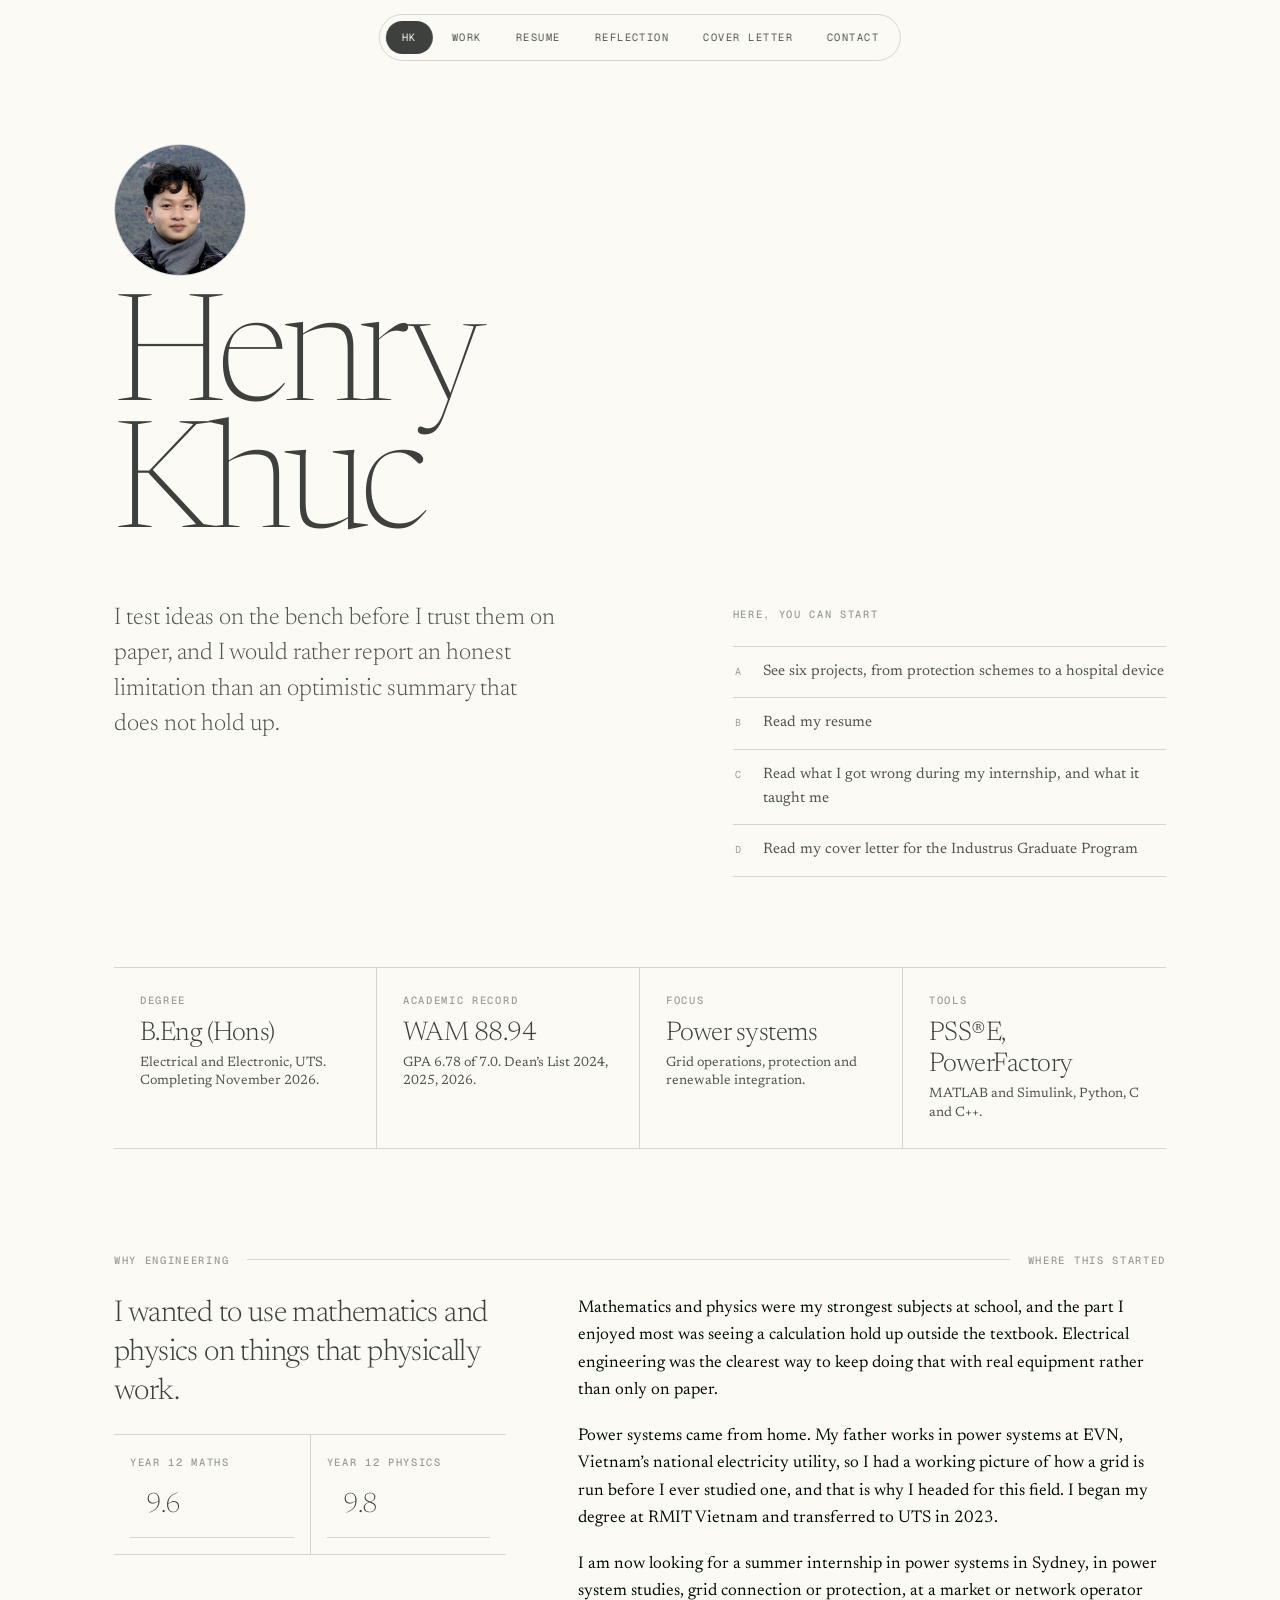
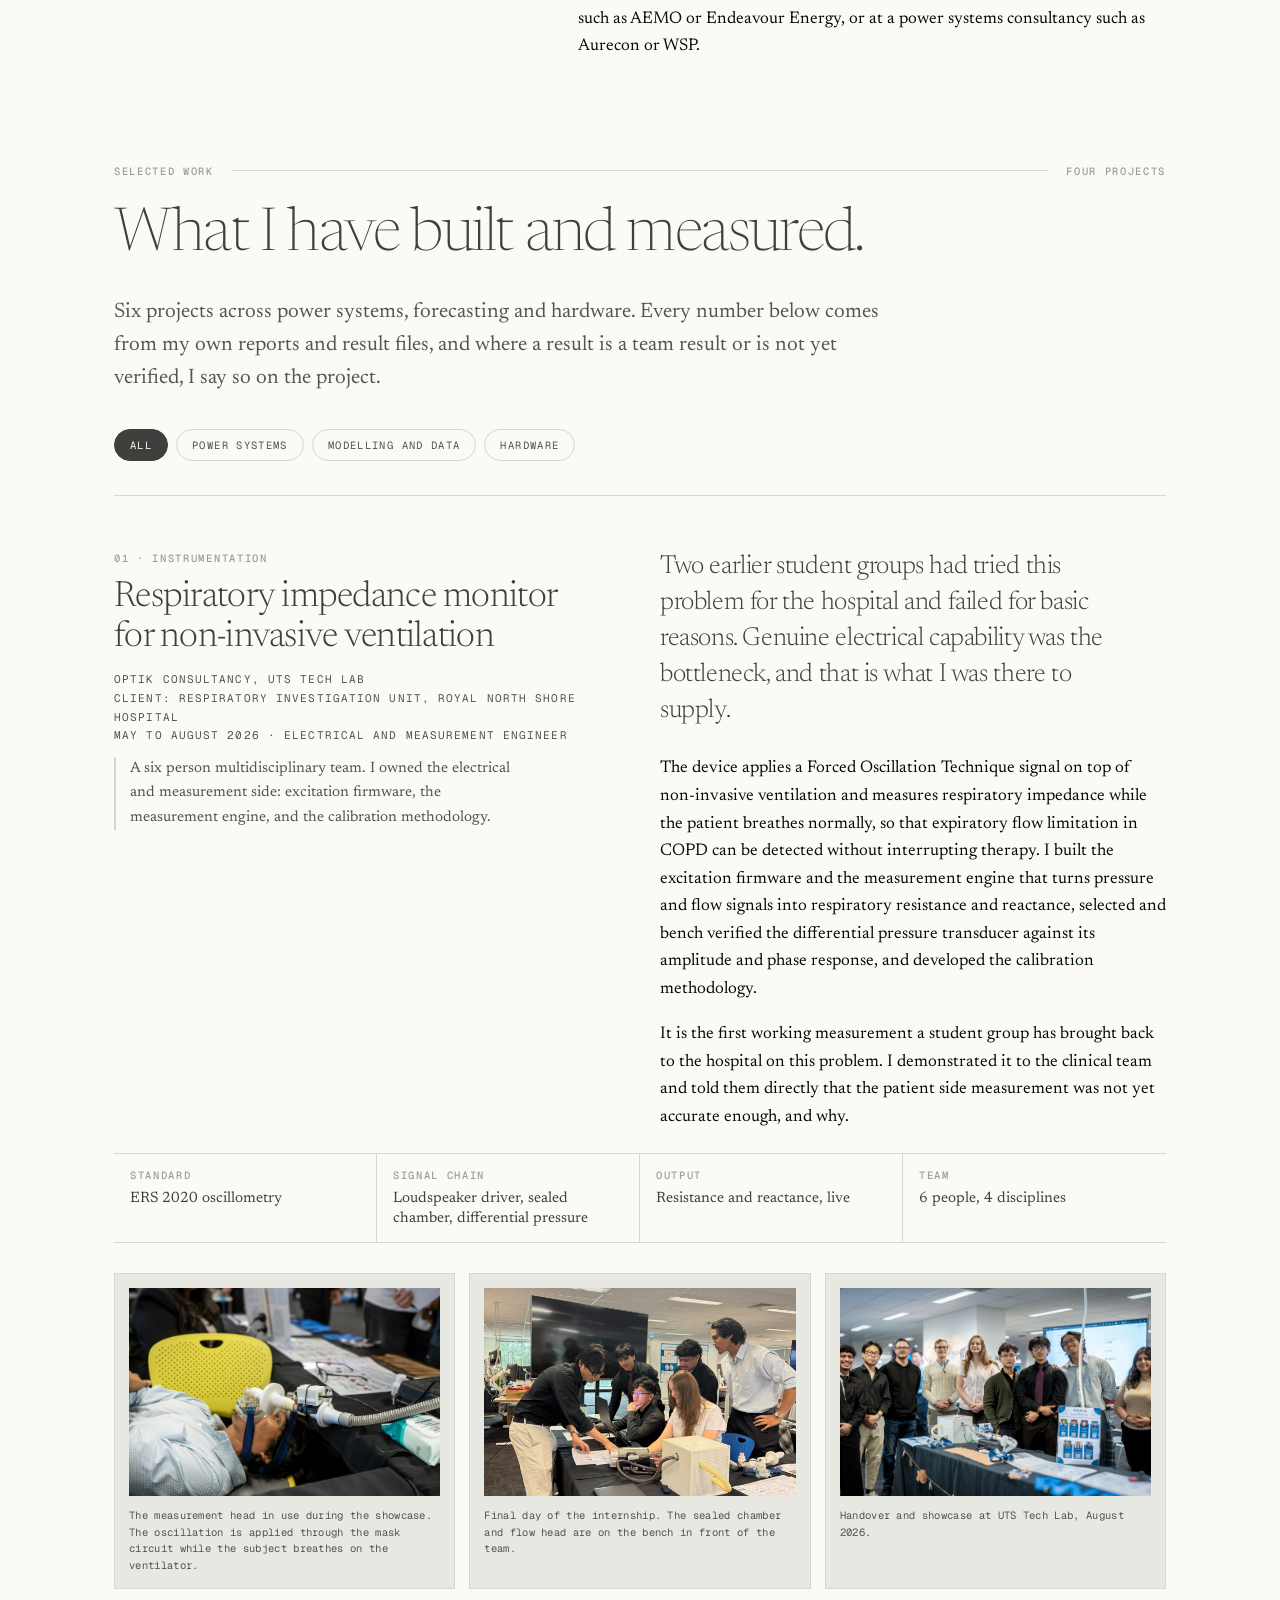
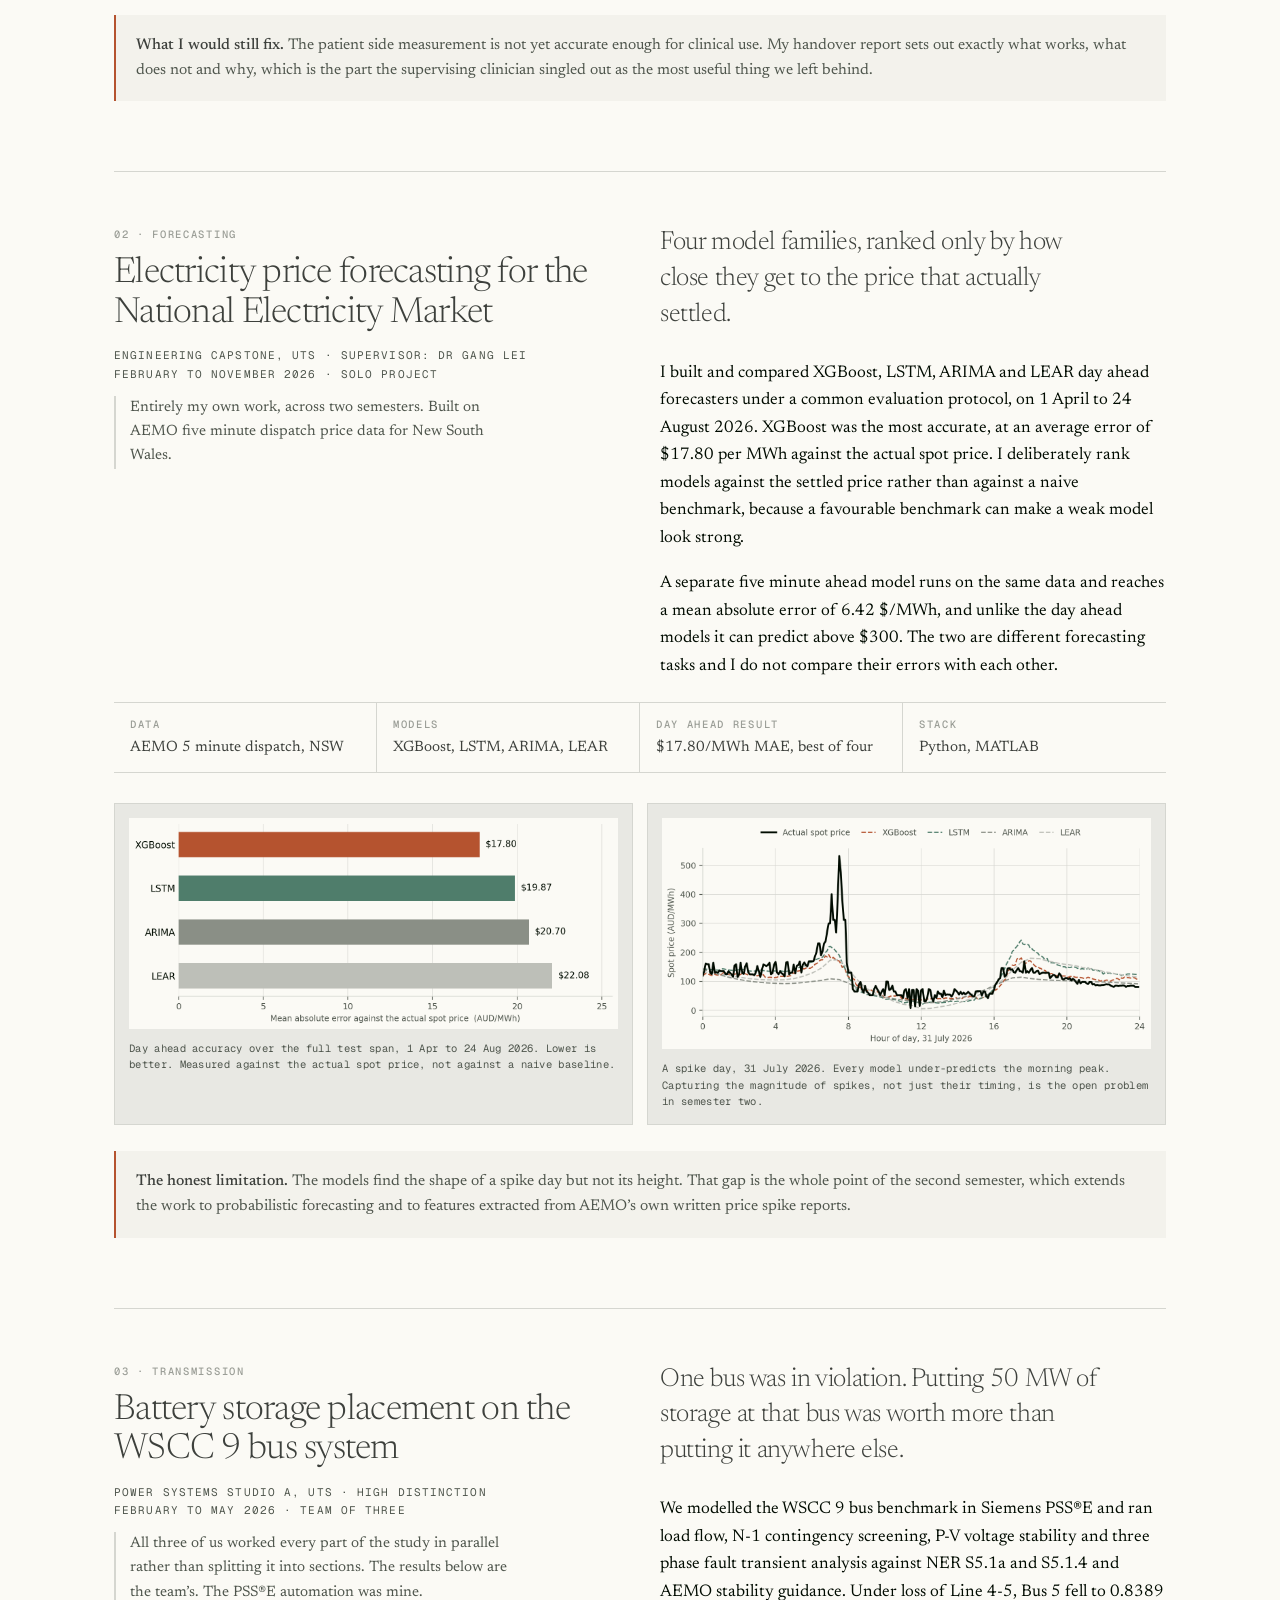
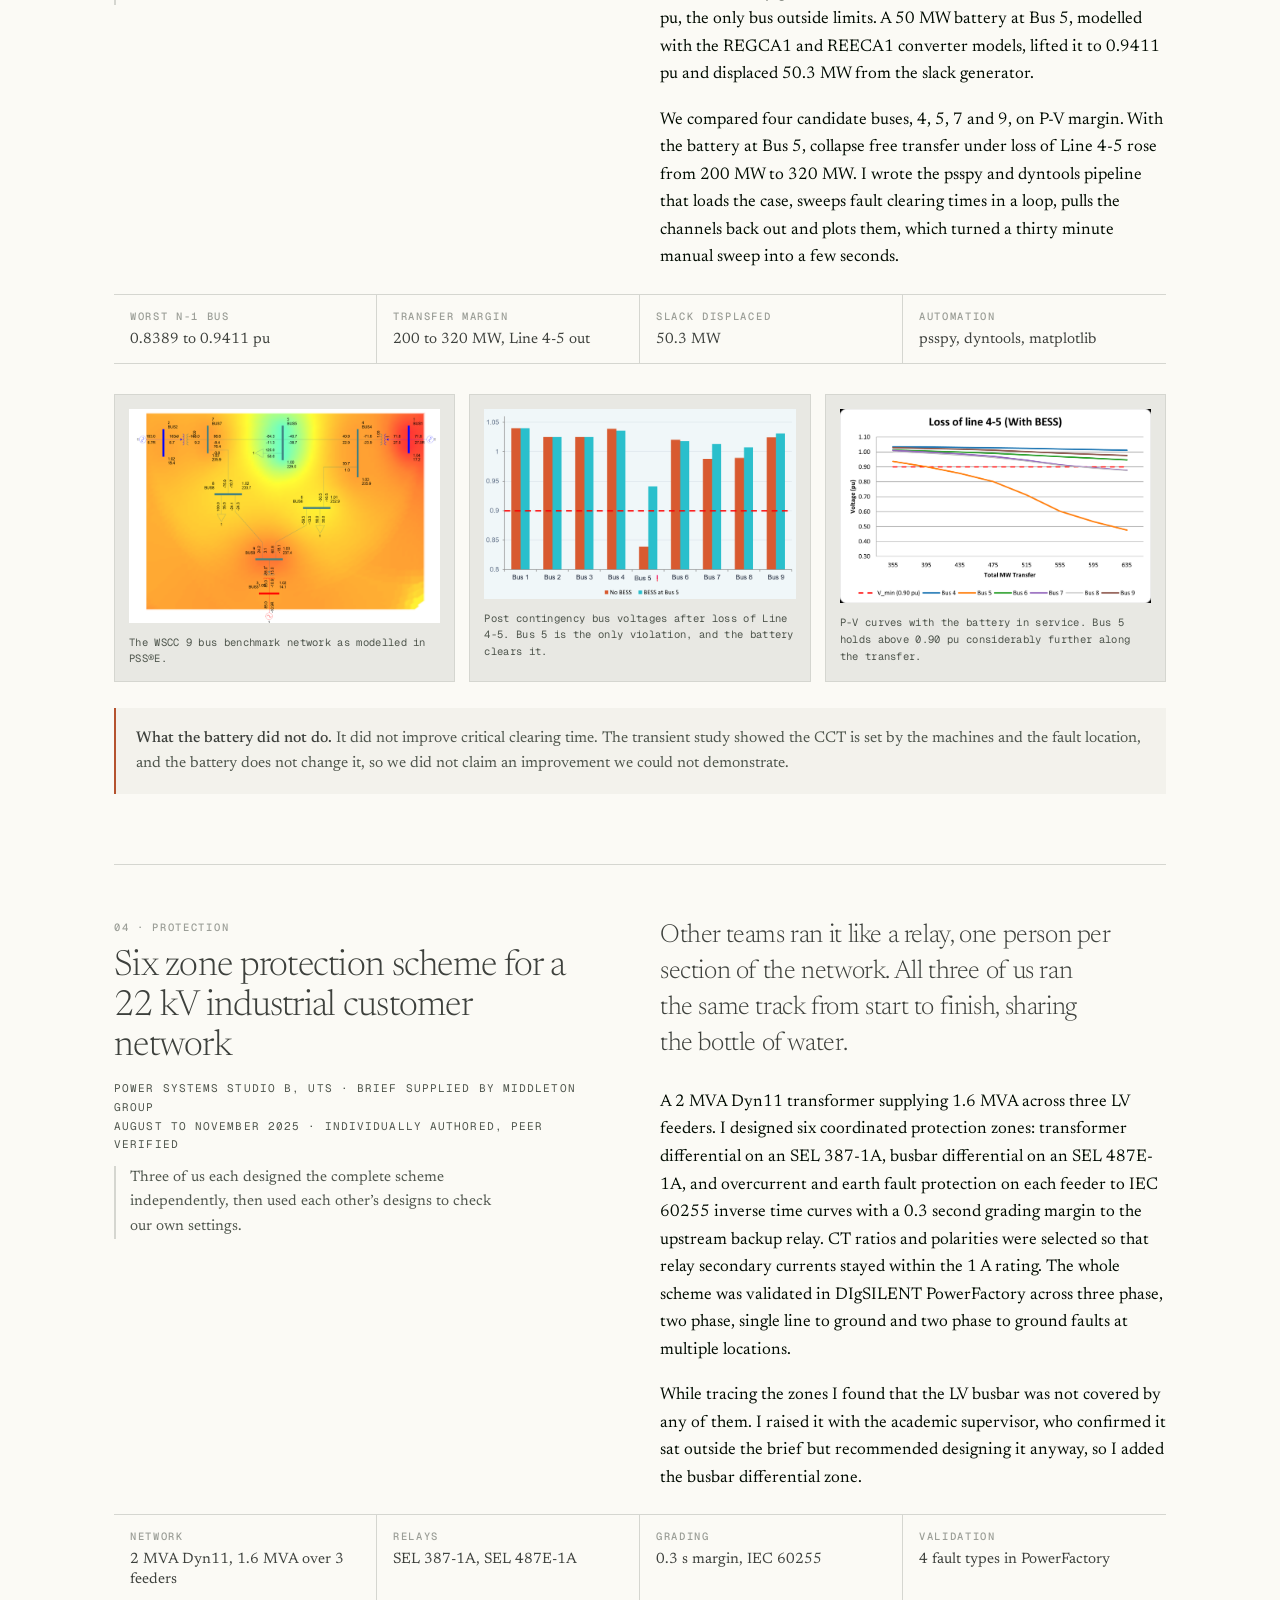
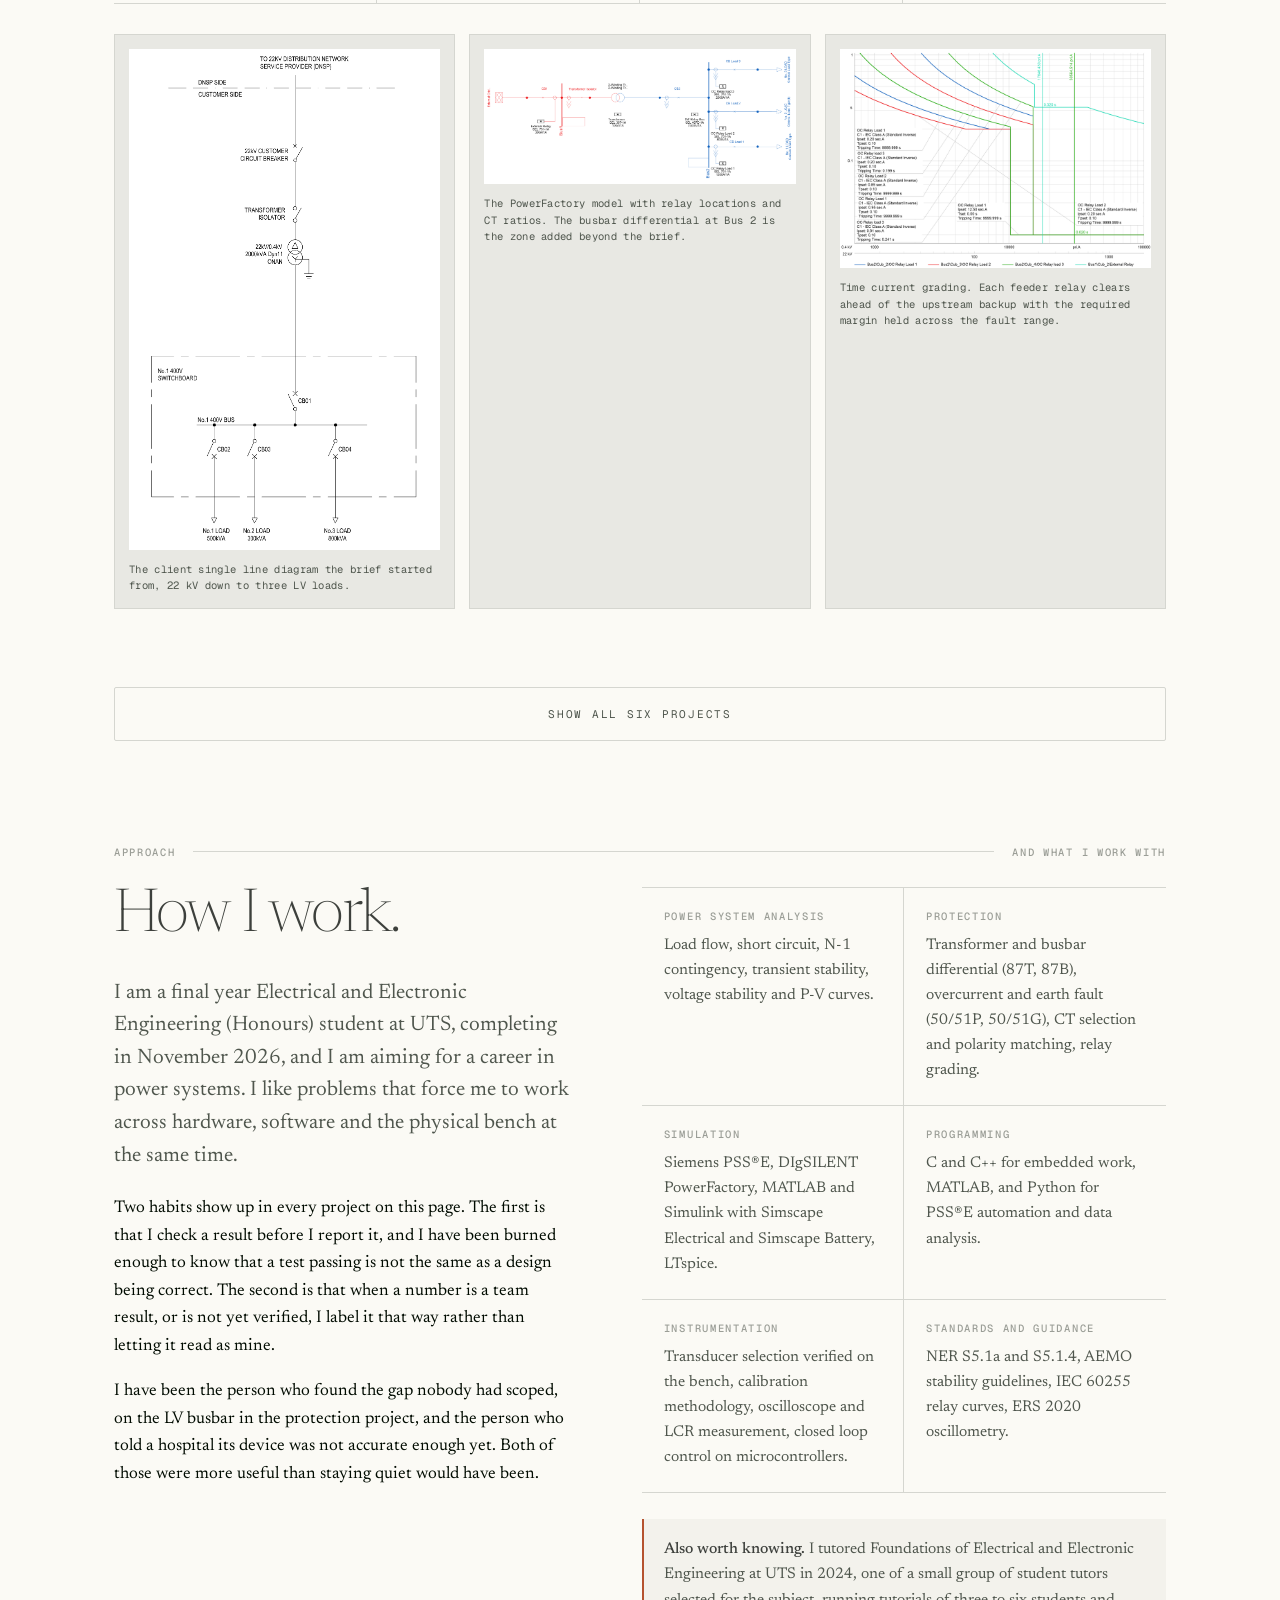
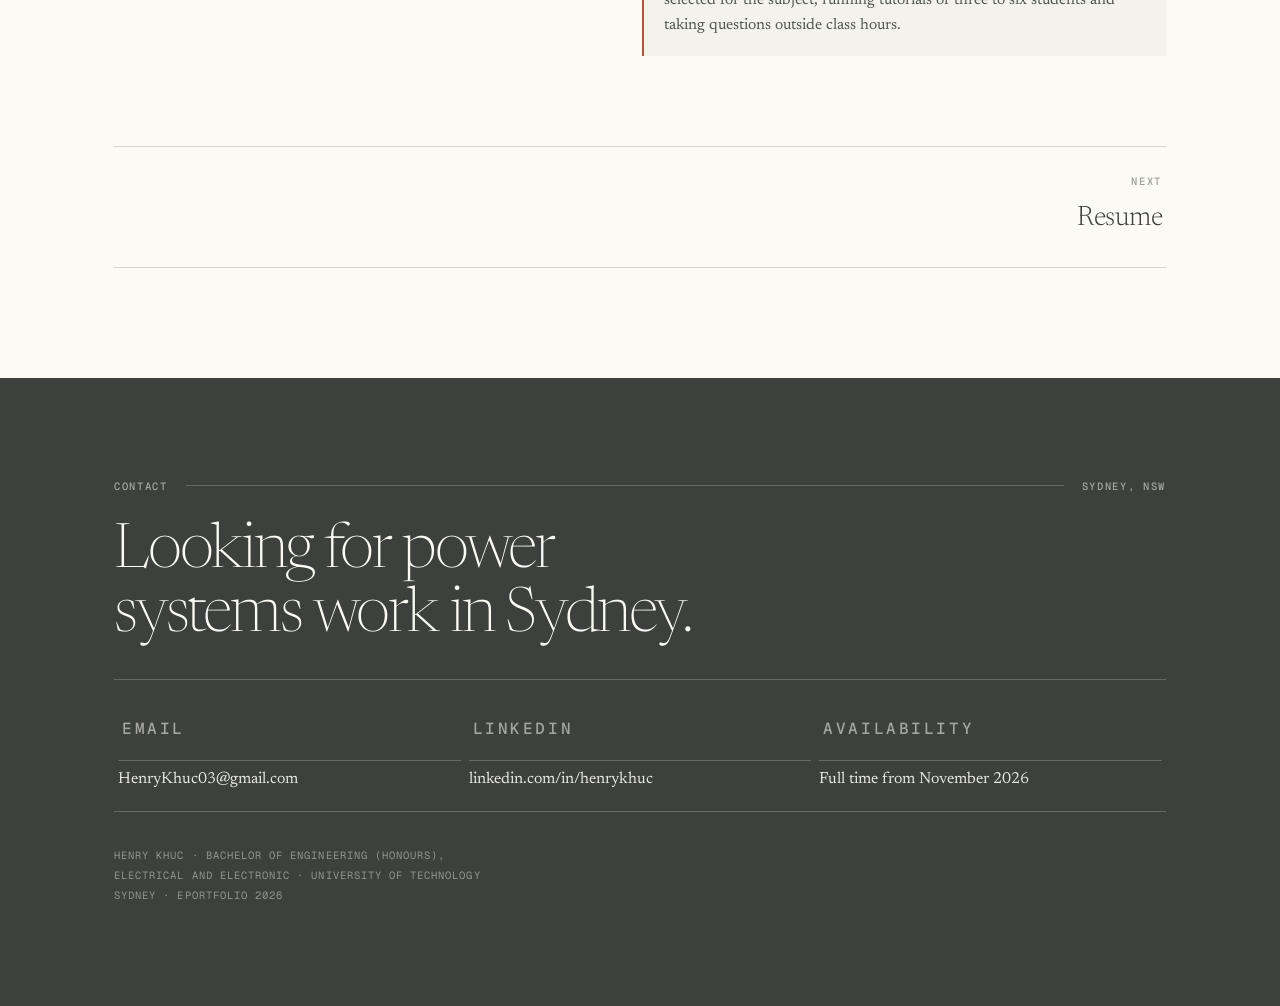
==== index.html @ 19a395ff "Publish engineering ePortfolio" ====
<!doctype html>
<html lang="en">
<head>
<meta charset="utf-8">
<meta name="viewport" content="width=device-width, initial-scale=1, viewport-fit=cover">
<title>Henry Khuc &middot; Electrical Engineering ePortfolio</title>
<meta name="description" content="Final year Electrical and Electronic Engineering (Honours) student at UTS. Power systems, instrumentation and measurement. Selected project work, results and an internship reflection.">
<link rel="preconnect" href="https://fonts.googleapis.com">
<link rel="preconnect" href="https://fonts.gstatic.com" crossorigin>
<link href="https://fonts.googleapis.com/css2?family=Newsreader:opsz,wght@6..72,200..600&family=Geist+Mono:wght@400..600&display=swap" rel="stylesheet">
<link rel="stylesheet" href="assets/css/style.css">
</head>
<body>

<nav class="nav" aria-label="Primary">
  <a class="home" href="index.html" aria-current="page">HK</a>
  <a class="opt" href="index.html#work">Work</a>
  <a href="resume.html">Resume</a>
  <a href="reflection.html">Reflection</a>
  <a href="cover-letter.html">Cover letter</a>
  <a class="opt" href="index.html#contact">Contact</a>
</nav>

<!-- ============================= HERO ============================= -->
<header class="hero wrap" id="top">
  <img class="portrait" src="assets/img/headshot.jpg" alt="Henry Khuc" width="132" height="132">
  <h1>Henry<br>Khuc</h1>
  <div class="hero-grid">
    <p class="hero-statement">
      I test ideas on the bench before I trust them on paper, and I would rather
      report an honest limitation than an optimistic summary that does not hold up.
    </p>
    <div>
      <span class="label">Here, you can start</span>
      <ul class="start-list">
        <li><a href="#work"><span class="key">A</span><span>See six projects, from protection schemes to a hospital device</span></a></li>
        <li><a href="resume.html"><span class="key">B</span><span>Read my resume</span></a></li>
        <li><a href="reflection.html"><span class="key">C</span><span>Read what I got wrong during my internship, and what it taught me</span></a></li>
        <li><a href="cover-letter.html"><span class="key">D</span><span>Read my cover letter for the Industrus Graduate Program</span></a></li>
      </ul>
    </div>
  </div>
</header>

<div class="wrap">
  <div class="facts">
    <div class="fact">
      <span class="label">Degree</span>
      <div class="v">B.Eng (Hons)</div>
      <div class="s">Electrical and Electronic, UTS. Completing November 2026.</div>
    </div>
    <div class="fact">
      <span class="label">Academic record</span>
      <div class="v">WAM 88.94</div>
      <div class="s">GPA 6.78 of 7.0. Dean&rsquo;s List 2024, 2025, 2026.</div>
    </div>
    <div class="fact">
      <span class="label">Focus</span>
      <div class="v">Power systems</div>
      <div class="s">Grid operations, protection and renewable integration.</div>
    </div>
    <div class="fact">
      <span class="label">Tools</span>
      <div class="v">PSS&reg;E, PowerFactory</div>
      <div class="s">MATLAB and Simulink, Python, C and C++.</div>
    </div>
  </div>
</div>

<!-- ============================= ORIGIN ============================= -->
<section class="wrap" id="why">
  <div class="section-head">
    <span class="label">Why engineering</span>
    <span class="bar"></span>
    <span class="label">Where this started</span>
  </div>
  <div class="origin">
    <div>
      <p class="pull">I wanted to use mathematics and physics on things that physically work.</p>
      <div class="marks">
        <div><span class="label">Year 12 maths</span><div class="v">9.6</div></div>
        <div><span class="label">Year 12 physics</span><div class="v">9.8</div></div>
      </div>
    </div>
    <div>
      <p>
        Mathematics and physics were my strongest subjects at school, and the part I enjoyed
        most was seeing a calculation hold up outside the textbook. Electrical engineering
        was the clearest way to keep doing that with real equipment rather than only on paper.
      </p>
      <p>
        Power systems came from home. My father works in power systems at EVN, Vietnam&rsquo;s
        national electricity utility, so I had a working picture of how a grid is run before
        I ever studied one, and that is why I headed for this field. I began my degree at
        RMIT Vietnam and transferred to UTS in 2023.
      </p>
      <p>
        I am now looking for a summer internship in power systems in Sydney, in power system
        studies, grid connection or protection, at a market or network operator such as AEMO
        or Endeavour Energy, or at a power systems consultancy such as Aurecon or WSP.
      </p>
    </div>
  </div>
</section>

<!-- ============================= WORK ============================= -->
<main class="wrap" id="work">
  <div class="section-head">
    <span class="label">Selected work</span>
    <span class="bar"></span>
    <span class="label" id="work-count">Six projects</span>
  </div>

  <h2 class="display">What I have built and measured.</h2>
  <p class="lede" style="margin-bottom:34px">
    Six projects across power systems, forecasting and hardware. Every number below comes
    from my own reports and result files, and where a result is a team result or is not
    yet verified, I say so on the project.
  </p>

  <div class="filters" role="group" aria-label="Filter projects by area">
    <button type="button" data-filter="all" aria-pressed="true">All</button>
    <button type="button" data-filter="power" aria-pressed="false">Power systems</button>
    <button type="button" data-filter="data" aria-pressed="false">Modelling and data</button>
    <button type="button" data-filter="hardware" aria-pressed="false">Hardware</button>
  </div>

  <!-- ---------- 01 Optik ---------- -->
  <article class="project" data-area="hardware data">
    <div class="p-top">
      <div class="p-meta">
        <span class="label">01 &middot; Instrumentation</span>
        <h3>Respiratory impedance monitor for non-invasive ventilation</h3>
        <div class="p-org">
          Optik Consultancy, UTS Tech Lab<br>
          Client: Respiratory Investigation Unit, Royal North Shore Hospital<br>
          May to August 2026 &middot; Electrical and measurement engineer
        </div>
        <p class="p-role">
          A six person multidisciplinary team. I owned the electrical and measurement side:
          excitation firmware, the measurement engine, and the calibration methodology.
        </p>
      </div>
      <div>
        <p class="quote">
          Two earlier student groups had tried this problem for the hospital and failed for
          basic reasons. Genuine electrical capability was the bottleneck, and that is what
          I was there to supply.
        </p>
        <p>
          The device applies a Forced Oscillation Technique signal on top of non-invasive
          ventilation and measures respiratory impedance while the patient breathes normally,
          so that expiratory flow limitation in COPD can be detected without interrupting
          therapy. I built the excitation firmware and the measurement engine that turns
          pressure and flow signals into respiratory resistance and reactance, selected and
          bench verified the differential pressure transducer against its amplitude and
          phase response, and developed the calibration methodology.
        </p>
        <p>
          It is the first working measurement a student group has brought back to the
          hospital on this problem. I demonstrated it to the clinical team and told them
          directly that the patient side measurement was not yet accurate enough, and why.
        </p>
      </div>
    </div>

    <div class="chips">
      <div class="chip"><span class="label">Standard</span><div class="cv">ERS 2020 oscillometry</div></div>
      <div class="chip"><span class="label">Signal chain</span><div class="cv">Loudspeaker driver, sealed chamber, differential pressure</div></div>
      <div class="chip"><span class="label">Output</span><div class="cv">Resistance and reactance, live</div></div>
      <div class="chip"><span class="label">Team</span><div class="cv">6 people, 4 disciplines</div></div>
    </div>

    <div class="figs three">
      <figure class="photo">
        <img src="assets/img/optik-measure.jpg" alt="A subject lying down wearing a ventilation mask connected to the oscillometry device through a flow head." loading="lazy" width="1800" height="1050">
        <figcaption>The measurement head in use during the showcase. The oscillation is applied through the mask circuit while the subject breathes on the ventilator.</figcaption>
      </figure>
      <figure class="photo">
        <img src="assets/img/optik-device.jpg" alt="The project team gathered around the assembled device on a bench, reviewing printed results." loading="lazy" width="1206" height="1608">
        <figcaption>Final day of the internship. The sealed chamber and flow head are on the bench in front of the team.</figcaption>
      </figure>
      <figure class="photo">
        <img src="assets/img/optik-team.jpg" alt="The full project team standing behind their showcase table with the device and poster." loading="lazy" width="1800" height="1012">
        <figcaption>Handover and showcase at UTS Tech Lab, August 2026.</figcaption>
      </figure>
    </div>

    <div class="note">
      <strong>What I would still fix.</strong> The patient side measurement is not yet
      accurate enough for clinical use. My handover report sets out exactly what works,
      what does not and why, which is the part the supervising clinician singled out as
      the most useful thing we left behind.
    </div>
  </article>

  <!-- ---------- 02 Capstone ---------- -->
  <article class="project" data-area="data power">
    <div class="p-top">
      <div class="p-meta">
        <span class="label">02 &middot; Forecasting</span>
        <h3>Electricity price forecasting for the National Electricity Market</h3>
        <div class="p-org">
          Engineering Capstone, UTS &middot; Supervisor: Dr Gang Lei<br>
          February to November 2026 &middot; Solo project
        </div>
        <p class="p-role">
          Entirely my own work, across two semesters. Built on AEMO five minute dispatch
          price data for New South Wales.
        </p>
      </div>
      <div>
        <p class="quote">
          Four model families, ranked only by how close they get to the price that
          actually settled.
        </p>
        <p>
          I built and compared XGBoost, LSTM, ARIMA and LEAR day ahead forecasters under a
          common evaluation protocol, on 1 April to 24 August 2026. XGBoost was the most
          accurate, at an average error of $17.80 per MWh against the actual spot price.
          I deliberately rank models against the settled price rather than against a naive
          benchmark, because a favourable benchmark can make a weak model look strong.
        </p>
        <p>
          A separate five minute ahead model runs on the same data and reaches a mean
          absolute error of 6.42 $/MWh, and unlike the day ahead models it can predict
          above $300. The two are different forecasting tasks and I do not compare their
          errors with each other.
        </p>
      </div>
    </div>

    <div class="chips">
      <div class="chip"><span class="label">Data</span><div class="cv">AEMO 5 minute dispatch, NSW</div></div>
      <div class="chip"><span class="label">Models</span><div class="cv">XGBoost, LSTM, ARIMA, LEAR</div></div>
      <div class="chip"><span class="label">Day ahead result</span><div class="cv">$17.80/MWh MAE, best of four</div></div>
      <div class="chip"><span class="label">Stack</span><div class="cv">Python, MATLAB</div></div>
    </div>

    <div class="figs two">
      <figure>
        <img src="assets/img/capstone-mae.png" alt="Horizontal bar chart of mean absolute error by model: XGBoost 17.80, LSTM 19.87, ARIMA 20.70, LEAR 22.08 dollars per megawatt hour." loading="lazy" width="1440" height="620">
        <figcaption>Day ahead accuracy over the full test span, 1 Apr to 24 Aug 2026. Lower is better. Measured against the actual spot price, not against a naive baseline.</figcaption>
      </figure>
      <figure>
        <img src="assets/img/capstone-spike.png" alt="Line chart of spot price on 31 July 2026 showing a spike above 500 dollars per megawatt hour that all four models under-predict." loading="lazy" width="1440" height="680">
        <figcaption>A spike day, 31 July 2026. Every model under-predicts the morning peak. Capturing the magnitude of spikes, not just their timing, is the open problem in semester two.</figcaption>
      </figure>
    </div>

    <div class="note">
      <strong>The honest limitation.</strong> The models find the shape of a spike day but
      not its height. That gap is the whole point of the second semester, which extends the
      work to probabilistic forecasting and to features extracted from AEMO&rsquo;s own
      written price spike reports.
    </div>
  </article>

  <!-- ---------- 03 BESS ---------- -->
  <article class="project" data-area="power data">
    <div class="p-top">
      <div class="p-meta">
        <span class="label">03 &middot; Transmission</span>
        <h3>Battery storage placement on the WSCC 9 bus system</h3>
        <div class="p-org">
          Power Systems Studio A, UTS &middot; High Distinction<br>
          February to May 2026 &middot; Team of three
        </div>
        <p class="p-role">
          All three of us worked every part of the study in parallel rather than splitting it
          into sections. The results below are the team&rsquo;s. The PSS&reg;E automation was
          mine.
        </p>
      </div>
      <div>
        <p class="quote">
          One bus was in violation. Putting 50 MW of storage at that bus was worth more
          than putting it anywhere else.
        </p>
        <p>
          We modelled the WSCC 9 bus benchmark in Siemens PSS&reg;E and ran load flow, N-1
          contingency screening, P-V voltage stability and three phase fault transient
          analysis against NER S5.1a and S5.1.4 and AEMO stability guidance. Under loss of
          Line 4-5, Bus 5 fell to 0.8389 pu, the only bus outside limits. A 50 MW battery at
          Bus 5, modelled with the REGCA1 and REECA1 converter models, lifted it to
          0.9411 pu and displaced 50.3 MW from the slack generator.
        </p>
        <p>
          We compared four candidate buses, 4, 5, 7 and 9, on P-V margin. With the battery
          at Bus 5, collapse free transfer under loss of Line 4-5 rose from 200 MW to
          320 MW. I wrote the psspy and dyntools pipeline that loads the case, sweeps fault
          clearing times in a loop, pulls the channels back out and plots them, which turned
          a thirty minute manual sweep into a few seconds.
        </p>
      </div>
    </div>

    <div class="chips">
      <div class="chip"><span class="label">Worst N-1 bus</span><div class="cv">0.8389 to 0.9411 pu</div></div>
      <div class="chip"><span class="label">Transfer margin</span><div class="cv">200 to 320 MW, Line 4-5 out</div></div>
      <div class="chip"><span class="label">Slack displaced</span><div class="cv">50.3 MW</div></div>
      <div class="chip"><span class="label">Automation</span><div class="cv">psspy, dyntools, matplotlib</div></div>
    </div>

    <div class="figs three">
      <figure>
        <img src="assets/img/bess-sld.png" alt="Single line diagram of the WSCC nine bus test system." loading="lazy" width="1600" height="1096">
        <figcaption>The WSCC 9 bus benchmark network as modelled in PSS&reg;E.</figcaption>
      </figure>
      <figure>
        <img src="assets/img/bess-n1.png" alt="Grouped bar chart of bus voltages with and without the battery, showing Bus 5 rising above the 0.9 pu limit." loading="lazy" width="1600" height="972">
        <figcaption>Post contingency bus voltages after loss of Line 4-5. Bus 5 is the only violation, and the battery clears it.</figcaption>
      </figure>
      <figure>
        <img src="assets/img/bess-pv.png" alt="P-V curves for all monitored buses with the battery in service, showing Bus 5 collapsing last." loading="lazy" width="1600" height="997">
        <figcaption>P-V curves with the battery in service. Bus 5 holds above 0.90 pu considerably further along the transfer.</figcaption>
      </figure>
    </div>

    <div class="note">
      <strong>What the battery did not do.</strong> It did not improve critical clearing
      time. The transient study showed the CCT is set by the machines and the fault
      location, and the battery does not change it, so we did not claim an improvement we
      could not demonstrate.
    </div>
  </article>

  <!-- ---------- 04 Protection ---------- -->
  <article class="project" data-area="power">
    <div class="p-top">
      <div class="p-meta">
        <span class="label">04 &middot; Protection</span>
        <h3>Six zone protection scheme for a 22 kV industrial customer network</h3>
        <div class="p-org">
          Power Systems Studio B, UTS &middot; Brief supplied by Middleton Group<br>
          August to November 2025 &middot; Individually authored, peer verified
        </div>
        <p class="p-role">
          Three of us each designed the complete scheme independently, then used each
          other&rsquo;s designs to check our own settings.
        </p>
      </div>
      <div>
        <p class="quote">
          Other teams ran it like a relay, one person per section of the network. All three
          of us ran the same track from start to finish, sharing the bottle of water.
        </p>
        <p>
          A 2 MVA Dyn11 transformer supplying 1.6 MVA across three LV feeders. I designed
          six coordinated protection zones: transformer differential on an SEL 387-1A,
          busbar differential on an SEL 487E-1A, and overcurrent and earth fault protection
          on each feeder to IEC 60255 inverse time curves with a 0.3 second grading margin
          to the upstream backup relay. CT ratios and polarities were selected so that relay
          secondary currents stayed within the 1 A rating. The whole scheme was validated in
          DIgSILENT PowerFactory across three phase, two phase, single line to ground and
          two phase to ground faults at multiple locations.
        </p>
        <p>
          While tracing the zones I found that the LV busbar was not covered by any of them.
          I raised it with the academic supervisor, who confirmed it sat outside the brief
          but recommended designing it anyway, so I added the busbar differential zone.
        </p>
      </div>
    </div>

    <div class="chips">
      <div class="chip"><span class="label">Network</span><div class="cv">2 MVA Dyn11, 1.6 MVA over 3 feeders</div></div>
      <div class="chip"><span class="label">Relays</span><div class="cv">SEL 387-1A, SEL 487E-1A</div></div>
      <div class="chip"><span class="label">Grading</span><div class="cv">0.3 s margin, IEC 60255</div></div>
      <div class="chip"><span class="label">Validation</span><div class="cv">4 fault types in PowerFactory</div></div>
    </div>

    <div class="figs three">
      <figure>
        <img src="assets/img/at4-sld.png" alt="Client single line diagram from the 22 kV distribution network connection down to three low voltage loads." loading="lazy" width="1113" height="1789">
        <figcaption>The client single line diagram the brief started from, 22 kV down to three LV loads.</figcaption>
      </figure>
      <figure>
        <img src="assets/img/at4-network.png" alt="PowerFactory model of the network showing relay locations and CT ratios at each zone." loading="lazy" width="1800" height="778">
        <figcaption>The PowerFactory model with relay locations and CT ratios. The busbar differential at Bus 2 is the zone added beyond the brief.</figcaption>
      </figure>
      <figure>
        <img src="assets/img/at4-grading.png" alt="Time current grading curves for the feeder overcurrent relays and the upstream external relay." loading="lazy" width="1800" height="1264">
        <figcaption>Time current grading. Each feeder relay clears ahead of the upstream backup with the required margin held across the fault range.</figcaption>
      </figure>
    </div>
  </article>

  <!-- ---------- 05 Microgrid (extra) ---------- -->
  <article class="project extra" data-area="power data" hidden>
    <div class="p-top">
      <div class="p-meta">
        <span class="label">05 &middot; Microgrid</span>
        <h3>Sustainable hybrid microgrid for a remote site in Mildura</h3>
        <div class="p-org">
          Professional Studio A, UTS &middot; High Distinction<br>
          August to November 2025 &middot; Team of six &middot; 66 hours logged
        </div>
        <p class="p-role">
          My share of the work was the battery and its DC to DC converter, plus the bus
          architecture decision. The system level results are the team&rsquo;s.
        </p>
      </div>
      <div>
        <p class="quote">
          I argued the team out of a DC bus, and I brought published sources rather than a
          preference.
        </p>
        <p>
          A 10 kW solar array, a 2 kW micro hydro turbine and a 50 kWh battery supplying
          three houses, modelled in MATLAB and Simulink with Simscape Electrical and
          Simscape Battery. I modelled the battery and its bidirectional buck and boost DC
          to DC converter.
        </p>
        <p>
          The team started on a DC bus architecture. I read the published microgrid
          literature independently and proposed switching to a common AC bus, because the
          micro hydro generator and the household loads are both natively AC and a DC bus
          forced conversion stages that earned nothing. The team adopted it, and it removed
          a whole layer of integration work.
        </p>
      </div>
    </div>

    <div class="chips">
      <div class="chip"><span class="label">Generation</span><div class="cv">10 kW PV, 2 kW micro hydro</div></div>
      <div class="chip"><span class="label">Storage</span><div class="cv">50 kWh battery</div></div>
      <div class="chip"><span class="label">My scope</span><div class="cv">Battery and DC to DC converter</div></div>
      <div class="chip"><span class="label">Decision</span><div class="cv">DC bus to common AC bus</div></div>
    </div>

    <div class="figs">
      <figure>
        <img src="assets/img/mg-architecture.png" alt="Architecture diagram showing a DC side with solar and battery, an AC side with hydro, and an interlinking converter joining both to a common AC bus." loading="lazy" width="1800" height="1046">
        <figcaption>The architecture after the change. Solar and storage sit on the DC side behind an interlinking converter, and everything meets at a common AC bus.</figcaption>
      </figure>
    </div>

    <div class="note">
      <strong>Stated carefully on purpose.</strong> The 2025 team report sized the system
      for 72 hours of islanded supply but left harmonic distortion, the islanding run and
      the fault tests as open items. I rebuilt the model in 2026 and measured those, so I
      do not present them here as 2025 team results.
    </div>
  </article>

  <!-- ---------- 06 Buck converter (extra) ---------- -->
  <article class="project extra" data-area="hardware" hidden>
    <div class="p-top">
      <div class="p-meta">
        <span class="label">06 &middot; Power electronics</span>
        <h3>Synchronous buck converter, 40 V to 10 V at 35 W</h3>
        <div class="p-org">
          Power Electronics 41278, UTS &middot; High Distinction, 87<br>
          Semester 1 2025 &middot; Team of four
        </div>
        <p class="p-role">
          I designed and wound the inductor and ran the efficiency optimisation. Teammates
          covered the mathematical proof, the LTspice simulation, the control implementation
          and the literature review.
        </p>
      </div>
      <div>
        <p class="quote">
          The converter worked on the first build. It was just wasting a third of the
          input power, and the part everyone had trusted was the problem.
        </p>
        <p>
          The first build converted correctly but ran at 68.9 per cent efficiency. The
          supplied 470 microhenry ferrite choke was both the wrong inductance for the design
          and a poor core, so it saturated and drew excess current. I built a test circuit
          to measure saturation current and used an LCR meter to characterise candidates,
          then wound a 300 microhenry inductor on a plastic bobbin, 40 turns with a paper
          air gap, chosen to hold above 5 A without saturating and to have lower winding
          resistance than the supplied part.
        </p>
        <p>
          With the new inductor and a rebuilt breadboard layout that shortened the high
          current loops, the converter reached 90.62 per cent efficiency at 40 V in,
          9.976 V out and 3.49 A, under closed loop PI control at 50 kHz on an Arduino Uno.
        </p>
      </div>
    </div>

    <div class="chips">
      <div class="chip"><span class="label">Efficiency</span><div class="cv">68.9 to 90.62 per cent</div></div>
      <div class="chip"><span class="label">Regulation</span><div class="cv">9.976 V from a 10 V target</div></div>
      <div class="chip"><span class="label">Control</span><div class="cv">PI, 50 kHz PWM, Arduino Uno</div></div>
      <div class="chip"><span class="label">My part</span><div class="cv">300 uH inductor, efficiency work</div></div>
    </div>

    <div class="figs two">
      <figure>
        <img src="assets/img/buck-board.jpg" alt="Annotated photograph of the final breadboard build showing heat sinks, reduced windings, filter capacitors and the 300 microhenry inductor." loading="lazy" width="1024" height="852">
        <figcaption>The optimised build. Shorter high current loops, heat sinks on both switches, and the wound 300 microhenry inductor at the right.</figcaption>
      </figure>
      <figure>
        <img src="assets/img/buck-inductor.jpg" alt="Laboratory test circuit for characterising the inductor, with a current probe attached." loading="lazy" width="1200" height="564">
        <figcaption>The inductor test circuit used to find the saturation current before committing the part to the converter.</figcaption>
      </figure>
    </div>
  </article>

  <button class="more-btn" id="more" type="button" aria-expanded="false">Show all six projects</button>
</main>

<!-- ============================= APPROACH ============================= -->
<section class="wrap" id="approach">
  <div class="section-head">
    <span class="label">Approach</span>
    <span class="bar"></span>
    <span class="label">And what I work with</span>
  </div>

  <div class="two-col">
    <div>
      <h2 class="display">How I work.</h2>
      <p class="lede">
        I am a final year Electrical and Electronic Engineering (Honours) student at UTS,
        completing in November 2026, and I am aiming for a career in power systems. I like
        problems that force me to work across hardware, software and the physical bench at
        the same time.
      </p>
      <p>
        Two habits show up in every project on this page. The first is that I check a
        result before I report it, and I have been burned enough to know that a test
        passing is not the same as a design being correct. The second is that when a
        number is a team result, or is not yet verified, I label it that way rather than
        letting it read as mine.
      </p>
      <p>
        I have been the person who found the gap nobody had scoped, on the LV busbar in
        the protection project, and the person who told a hospital its device was not
        accurate enough yet. Both of those were more useful than staying quiet would have
        been.
      </p>
    </div>

    <div>
      <div class="skills">
        <div class="skill">
          <span class="label">Power system analysis</span>
          <p>Load flow, short circuit, N-1 contingency, transient stability, voltage stability and P-V curves.</p>
        </div>
        <div class="skill">
          <span class="label">Protection</span>
          <p>Transformer and busbar differential (87T, 87B), overcurrent and earth fault (50/51P, 50/51G), CT selection and polarity matching, relay grading.</p>
        </div>
        <div class="skill">
          <span class="label">Simulation</span>
          <p>Siemens PSS&reg;E, DIgSILENT PowerFactory, MATLAB and Simulink with Simscape Electrical and Simscape Battery, LTspice.</p>
        </div>
        <div class="skill">
          <span class="label">Programming</span>
          <p>C and C++ for embedded work, MATLAB, and Python for PSS&reg;E automation and data analysis.</p>
        </div>
        <div class="skill">
          <span class="label">Instrumentation</span>
          <p>Transducer selection verified on the bench, calibration methodology, oscilloscope and LCR measurement, closed loop control on microcontrollers.</p>
        </div>
        <div class="skill">
          <span class="label">Standards and guidance</span>
          <p>NER S5.1a and S5.1.4, AEMO stability guidelines, IEC 60255 relay curves, ERS 2020 oscillometry.</p>
        </div>
      </div>

      <div class="note" style="margin-top:26px">
        <strong>Also worth knowing.</strong> I tutored Foundations of Electrical and
        Electronic Engineering at UTS in 2024, one of a small group of student tutors
        selected for the subject, running tutorials of three to six students and taking
        questions outside class hours.
      </div>
    </div>
  </div>
</section>

<div class="wrap">
  <nav class="pager" aria-label="Portfolio pages">
    <span></span>
    <a class="next" href="resume.html"><span class="label">Next</span><span class="t">Resume</span></a>
  </nav>
</div>

<!-- ============================= CONTACT ============================= -->
<footer class="contact" id="contact">
  <div class="wrap">
    <div class="section-head">
      <span class="label">Contact</span>
      <span class="bar"></span>
      <span class="label">Sydney, NSW</span>
    </div>
    <h2>Looking for power<br>systems work in Sydney.</h2>
    <div class="links">
      <a href="mailto:HenryKhuc03@gmail.com">
        <span class="label">Email</span>HenryKhuc03@gmail.com
      </a>
      <a href="https://www.linkedin.com/in/henrykhuc" target="_blank" rel="noopener">
        <span class="label">LinkedIn</span>linkedin.com/in/henrykhuc
      </a>
      <span>
        <span class="label">Availability</span>Full time from November 2026
      </span>
    </div>
    <p class="colophon">
      Henry Khuc &middot; Bachelor of Engineering (Honours), Electrical and Electronic &middot;
      University of Technology Sydney &middot; ePortfolio 2026
    </p>
  </div>
</footer>

<script>
(function () {
  var projects = Array.prototype.slice.call(document.querySelectorAll('.project'));
  var buttons  = Array.prototype.slice.call(document.querySelectorAll('.filters button'));
  var moreBtn  = document.getElementById('more');
  var count    = document.getElementById('work-count');
  var expanded = false;
  var filter   = 'all';

  var WORDS = ['Zero', 'One', 'Two', 'Three', 'Four', 'Five', 'Six'];

  function matches(el) {
    return filter === 'all' || el.dataset.area.split(' ').indexOf(filter) !== -1;
  }

  function render() {
    var shown = 0;
    projects.forEach(function (el) {
      var visible = matches(el) && (expanded || !el.classList.contains('extra'));
      el.hidden = !visible;
      if (visible) shown++;
    });

    // The reveal button is pointless once a filter has already hidden the extras.
    var hiddenExtras = projects.filter(function (el) {
      return el.classList.contains('extra') && matches(el);
    }).length;
    moreBtn.hidden = expanded || hiddenExtras === 0;

    var label = WORDS[shown] || shown;
    count.textContent = shown === 1 ? 'One project' : label + ' projects';
  }

  buttons.forEach(function (btn) {
    btn.addEventListener('click', function () {
      filter = btn.dataset.filter;
      buttons.forEach(function (b) {
        b.setAttribute('aria-pressed', String(b === btn));
      });
      if (filter !== 'all') expanded = true;
      render();
    });
  });

  moreBtn.addEventListener('click', function () {
    expanded = true;
    moreBtn.setAttribute('aria-expanded', 'true');
    render();
  });

  render();
})();
</script>

</body>
</html>
---- assets/css/style.css ----
/* Henry Khuc - engineering ePortfolio
   Palette and type pairing adapted from the reference site the design was based on:
   warm off-white ground, green-cast neutrals, hairline display serif, mono labels. */

:root{
  --ground:#FBFAF5;
  --panel:#F3F2EC;
  --card:#E8E8E3;
  --line:#D5D6D0;
  --ink:#000B00;
  --head:#3D403C;
  --muted:#4F564D;
  --faint:#9B9E97;
  --deep:#3D403C;
  --accent:#B5532F;
  --serif:"Newsreader",Georgia,"Times New Roman",serif;
  --mono:"Geist Mono",ui-monospace,SFMono-Regular,Menlo,monospace;
  --gut:clamp(20px,5vw,80px);
  --maxw:1180px;
  color-scheme:light;
}

*,*::before,*::after{box-sizing:border-box}

html{-webkit-text-size-adjust:100%;scroll-behavior:smooth}
@media (prefers-reduced-motion:reduce){html{scroll-behavior:auto}}

body{
  margin:0;
  background:var(--ground);
  color:var(--ink);
  font-family:var(--serif);
  font-size:17px;
  line-height:1.62;
  font-weight:400;
  -webkit-font-smoothing:antialiased;
  overflow-x:hidden;
}

img{max-width:100%;display:block}
a{color:inherit}

/* ---------- shared atoms ---------- */

.wrap{max-width:var(--maxw);margin:0 auto;padding-inline:var(--gut)}

.label{
  font-family:var(--mono);
  font-size:10.5px;
  font-weight:500;
  letter-spacing:.16em;
  text-transform:uppercase;
  color:var(--faint);
}

.section-head{
  display:flex;align-items:baseline;gap:18px;
  padding-top:clamp(56px,8vw,104px);
  padding-bottom:26px;
}
.section-head .label{flex:none}
.section-head .bar{flex:1;height:1px;background:var(--line);transform:translateY(-4px)}

h2.display{
  font-weight:200;
  font-size:clamp(34px,5.4vw,60px);
  line-height:1.02;
  letter-spacing:-.03em;
  color:var(--head);
  margin:0 0 .5em;
}

h3{
  font-weight:300;
  font-size:clamp(24px,3.2vw,36px);
  line-height:1.1;
  letter-spacing:-.02em;
  color:var(--head);
  margin:0;
}

p{margin:0 0 1.05em;max-width:66ch}
p:last-child{margin-bottom:0}

.lede{font-size:clamp(18px,2vw,21px);line-height:1.55;color:var(--muted)}

/* ---------- nav ---------- */

.nav{
  position:fixed;
  top:calc(14px + env(safe-area-inset-top,0px));
  left:50%;transform:translateX(-50%);
  z-index:60;
  display:flex;align-items:center;gap:4px;
  padding:6px;
  background:rgba(251,250,245,.82);
  backdrop-filter:blur(14px);
  -webkit-backdrop-filter:blur(14px);
  border:1px solid var(--line);
  border-radius:999px;
  max-width:calc(100vw - 24px);
  overflow-x:auto;
  scrollbar-width:none;
}
.nav::-webkit-scrollbar{display:none}
.nav a{
  font-family:var(--mono);
  font-size:10.5px;letter-spacing:.14em;text-transform:uppercase;
  color:var(--muted);text-decoration:none;
  padding:8px 15px;border-radius:999px;white-space:nowrap;
  transition:background .18s ease,color .18s ease;
}
.nav a:hover,.nav a:focus-visible{background:var(--card);color:var(--ink)}
.nav a.home{padding-inline:16px;color:var(--ink)}

/* ---------- hero ---------- */

.hero{padding-top:clamp(110px,16vh,190px);padding-bottom:clamp(50px,8vw,90px)}

.hero h1{
  font-weight:200;
  font-size:clamp(58px,12.5vw,148px);
  line-height:.86;
  letter-spacing:-.045em;
  color:var(--head);
  margin:0 0 clamp(26px,4vw,44px);
}

.hero-grid{display:grid;grid-template-columns:minmax(0,1.25fr) minmax(0,1fr);gap:clamp(30px,6vw,80px);align-items:start}
@media (max-width:820px){.hero-grid{grid-template-columns:1fr;gap:38px}}

.hero-statement{font-size:clamp(19px,2.3vw,24px);line-height:1.48;color:var(--muted);font-weight:300;max-width:34ch}

.start-list{margin:18px 0 0;padding:0;list-style:none;border-top:1px solid var(--line)}
.start-list li{border-bottom:1px solid var(--line)}
.start-list a{
  display:flex;align-items:baseline;gap:14px;
  padding:13px 2px;text-decoration:none;
  font-size:15px;color:var(--muted);
  transition:color .18s ease,padding-left .18s ease;
}
.start-list a:hover,.start-list a:focus-visible{color:var(--ink);padding-left:8px}
.start-list .key{font-family:var(--mono);font-size:10px;letter-spacing:.12em;color:var(--faint);flex:none;width:14px}

.portrait{
  width:clamp(96px,13vw,132px);height:auto;aspect-ratio:1;
  object-fit:cover;object-position:50% 22%;
  border-radius:50%;
  border:1px solid var(--line);
  margin-bottom:26px;
  filter:saturate(.88);
}

/* ---------- facts strip ---------- */

.facts{
  display:grid;
  grid-template-columns:repeat(4,1fr);
  border-top:1px solid var(--line);
  border-bottom:1px solid var(--line);
}
@media (max-width:760px){.facts{grid-template-columns:repeat(2,1fr)}}
.fact{padding:24px 26px 26px;border-right:1px solid var(--line)}
.fact:last-child{border-right:0}
@media (max-width:760px){
  .fact:nth-child(2n){border-right:0}
  .fact:nth-child(-n+2){border-bottom:1px solid var(--line)}
}
.fact .label{display:block;margin-bottom:9px}
.fact .v{font-size:clamp(20px,2.4vw,27px);font-weight:300;letter-spacing:-.02em;line-height:1.15;color:var(--head)}
.fact .s{font-size:13.5px;color:var(--muted);margin-top:5px;line-height:1.4}

/* ---------- work ---------- */

.filters{display:flex;flex-wrap:wrap;gap:8px;margin-bottom:34px}
.filters button{
  font-family:var(--mono);font-size:10.5px;letter-spacing:.13em;text-transform:uppercase;
  color:var(--muted);background:transparent;
  border:1px solid var(--line);border-radius:999px;
  padding:8px 15px;cursor:pointer;
  transition:background .18s ease,color .18s ease,border-color .18s ease;
}
.filters button:hover{background:var(--card)}
.filters button[aria-pressed="true"]{background:var(--deep);border-color:var(--deep);color:var(--ground)}

.project{
  border-top:1px solid var(--line);
  padding-top:clamp(34px,5vw,54px);
  padding-bottom:clamp(40px,6vw,70px);
}
.project[hidden]{display:none!important}

.p-top{display:grid;grid-template-columns:minmax(0,1fr) minmax(0,1.05fr);gap:clamp(26px,5vw,64px);align-items:start}
@media (max-width:880px){.p-top{grid-template-columns:1fr;gap:26px}}

.p-meta{display:flex;flex-direction:column;gap:12px}
.p-org{font-family:var(--mono);font-size:11px;letter-spacing:.1em;color:var(--muted);text-transform:uppercase;line-height:1.7}
.p-role{font-size:15px;color:var(--muted);border-left:2px solid var(--line);padding-left:14px;max-width:44ch}

.quote{
  font-size:clamp(19px,2.35vw,26px);
  font-weight:300;line-height:1.38;letter-spacing:-.015em;
  color:var(--head);margin:0 0 1em;max-width:30ch;
}

.chips{display:flex;flex-wrap:wrap;gap:0;margin-top:22px;border-top:1px solid var(--line)}
.chip{
  flex:1 1 140px;min-width:120px;
  padding:13px 16px 14px;
  border-right:1px solid var(--line);border-bottom:1px solid var(--line);
}
.chip:last-child{border-right:0}
.chip .label{display:block;margin-bottom:5px}
.chip .cv{font-size:15px;color:var(--head);line-height:1.3}

.figs{display:grid;gap:14px;margin-top:30px}
.figs.two{grid-template-columns:1fr 1fr}
.figs.three{grid-template-columns:repeat(3,1fr)}
@media (max-width:760px){.figs.two,.figs.three{grid-template-columns:1fr}}

figure{margin:0;background:var(--card);border:1px solid var(--line);padding:14px}
figure img{width:100%;height:auto;background:var(--ground)}
figure.photo img{aspect-ratio:3/2;object-fit:cover}
figcaption{font-family:var(--mono);font-size:10.5px;line-height:1.6;letter-spacing:.03em;color:var(--muted);margin-top:11px}

.note{
  margin-top:26px;padding:18px 20px;
  background:var(--panel);border-left:2px solid var(--accent);
  font-size:15.5px;color:var(--muted);
}
.note strong{color:var(--head);font-weight:500}

.more-btn{
  display:block;width:100%;
  font-family:var(--mono);font-size:11px;letter-spacing:.16em;text-transform:uppercase;
  color:var(--muted);background:transparent;
  border:1px solid var(--line);border-radius:2px;
  padding:19px;margin-top:8px;cursor:pointer;
  transition:background .18s ease,color .18s ease;
}
.more-btn:hover{background:var(--card);color:var(--ink)}

/* ---------- about + reflection ---------- */

.two-col{display:grid;grid-template-columns:minmax(0,1fr) minmax(0,1.15fr);gap:clamp(28px,6vw,72px);align-items:start}
@media (max-width:880px){.two-col{grid-template-columns:1fr;gap:30px}}

.qa{border-top:1px solid var(--line);padding:26px 0}
.qa:last-of-type{border-bottom:1px solid var(--line)}
.qa .label{display:block;margin-bottom:14px;color:var(--accent)}

.skills{display:grid;grid-template-columns:repeat(2,1fr);gap:0;border-top:1px solid var(--line)}
@media (max-width:700px){.skills{grid-template-columns:1fr}}
.skill{padding:20px 22px 22px;border-bottom:1px solid var(--line);border-right:1px solid var(--line)}
.skill:nth-child(2n){border-right:0}
@media (max-width:700px){.skill{border-right:0}}
.skill .label{display:block;margin-bottom:8px}
.skill p{font-size:15.5px;color:var(--muted);margin:0}

/* ---------- contact ---------- */

.contact{
  background:var(--deep);color:var(--ground);
  margin-top:clamp(60px,9vw,110px);
  padding-block:clamp(56px,9vw,100px);
  padding-bottom:calc(clamp(56px,9vw,100px) + env(safe-area-inset-bottom,0px));
}
.contact h2{color:var(--ground);font-weight:200;font-size:clamp(32px,5.5vw,62px);letter-spacing:-.035em;line-height:1.03;margin:0 0 30px}
.contact .label{color:rgba(251,250,245,.55)}
.contact .bar{background:rgba(251,250,245,.22)}
.contact .section-head{padding-top:0}
.links{display:flex;flex-wrap:wrap;gap:0;border-top:1px solid rgba(251,250,245,.22)}
.links a,.links span{
  flex:1 1 220px;padding:18px 4px;
  border-bottom:1px solid rgba(251,250,245,.22);
  color:rgba(251,250,245,.9);text-decoration:none;font-size:16px;
  transition:color .18s ease,padding-left .18s ease;
}
.links a:hover,.links a:focus-visible{color:#fff;padding-left:8px}
.links .label{display:block;margin-bottom:6px}
.colophon{margin-top:34px;font-family:var(--mono);font-size:10.5px;letter-spacing:.1em;color:rgba(251,250,245,.45);line-height:1.9;text-transform:uppercase}

:focus-visible{outline:2px solid var(--accent);outline-offset:3px}

/* =====================================================================
   AT3 submission additions: multi-page nav, origin story, resume, letter
   ===================================================================== */

.nav a[aria-current="page"]{background:var(--deep);color:var(--ground)}

/* sub-page header, smaller than the home hero */
.page-hero{padding-top:clamp(110px,15vh,170px);padding-bottom:clamp(30px,5vw,56px)}
.page-hero h1{
  font-weight:200;font-size:clamp(46px,8.5vw,104px);
  line-height:.9;letter-spacing:-.04em;color:var(--head);margin:14px 0 22px;
}
.page-hero .lede{max-width:58ch}

/* origin story on the home page */
.origin{display:grid;grid-template-columns:minmax(0,.8fr) minmax(0,1.2fr);gap:clamp(26px,6vw,72px);align-items:start}
@media (max-width:880px){.origin{grid-template-columns:1fr;gap:20px}}
.origin .pull{font-size:clamp(22px,2.8vw,30px);font-weight:300;line-height:1.3;letter-spacing:-.02em;color:var(--head);margin:0}
.origin .marks{display:flex;gap:0;margin-top:22px;border-top:1px solid var(--line)}
.origin .marks div{flex:1;padding:14px 16px 16px;border-right:1px solid var(--line);border-bottom:1px solid var(--line)}
.origin .marks div:last-child{border-right:0}
.origin .marks .v{font-size:28px;font-weight:200;letter-spacing:-.03em;color:var(--head);line-height:1.1}

/* resume */
.cv-section{display:grid;grid-template-columns:minmax(0,220px) minmax(0,1fr);gap:clamp(16px,4vw,48px);border-top:1px solid var(--line);padding:30px 0 34px}
@media (max-width:760px){.cv-section{grid-template-columns:1fr;gap:14px}}
.cv-section > .label{padding-top:6px}
.cv-entry{margin-bottom:26px}
.cv-entry:last-child{margin-bottom:0}
.cv-entry .top{display:flex;flex-wrap:wrap;justify-content:space-between;gap:4px 18px;align-items:baseline}
.cv-entry h4{font-weight:400;font-size:20px;letter-spacing:-.01em;color:var(--head);margin:0;line-height:1.3}
.cv-entry .when{font-family:var(--mono);font-size:11px;letter-spacing:.08em;color:var(--muted);text-transform:uppercase;white-space:nowrap}
.cv-entry .sub{font-family:var(--mono);font-size:11px;letter-spacing:.06em;color:var(--faint);text-transform:uppercase;margin:4px 0 10px;line-height:1.6}
.cv-entry ul{margin:0;padding-left:1.1em}
.cv-entry li{margin:0 0 7px;font-size:16px;color:var(--ink);max-width:78ch}
.cv-entry li::marker{color:var(--faint)}
.cv-entry p{font-size:16px}
.cv-skills{width:100%;border-collapse:collapse;font-size:16px}
.cv-skills th{text-align:left;font-weight:400;color:var(--muted);padding:9px 18px 9px 0;vertical-align:top;width:34%;border-bottom:1px solid var(--line)}
.cv-skills td{padding:9px 0;border-bottom:1px solid var(--line);vertical-align:top}
.cv-skills tr:last-child th,.cv-skills tr:last-child td{border-bottom:0}
@media (max-width:560px){.cv-skills th,.cv-skills td{display:block;width:auto;padding:4px 0}.cv-skills th{border-bottom:0;padding-top:12px}}

/* cover letter */
.letter{max-width:72ch;margin:0 auto 0 0;background:var(--panel);border:1px solid var(--line);padding:clamp(24px,5vw,60px)}
.letter p{max-width:none}
.letter .meta{font-family:var(--mono);font-size:11.5px;letter-spacing:.05em;color:var(--muted);line-height:1.8;margin-bottom:30px}
.letter .re{font-weight:500;color:var(--head)}
.letter h3{font-size:clamp(19px,2.2vw,23px);font-weight:400;margin:34px 0 12px;letter-spacing:-.01em;line-height:1.3}
.letter h3 .crit{display:block;font-family:var(--mono);font-size:10.5px;letter-spacing:.14em;text-transform:uppercase;color:var(--accent);margin-bottom:6px;font-weight:500}
.letter .sign{margin-top:30px}

/* reflection page photo strip */
.photo-strip{display:grid;grid-template-columns:1.4fr 1fr 1fr;gap:14px;margin:6px 0 40px}
@media (max-width:760px){.photo-strip{grid-template-columns:1fr}}
.photo-strip figure.photo img{aspect-ratio:4/3}
.wordcount{font-family:var(--mono);font-size:11px;letter-spacing:.1em;color:var(--faint);text-transform:uppercase;margin-top:18px}

/* next / previous between the four pages */
.pager{display:grid;grid-template-columns:1fr 1fr;border-top:1px solid var(--line);border-bottom:1px solid var(--line);margin-top:clamp(50px,8vw,90px)}
.pager a{padding:26px 4px;text-decoration:none;color:var(--muted);transition:color .18s ease}
.pager a:hover,.pager a:focus-visible{color:var(--ink)}
.pager a + a,.pager .next{text-align:right}
.pager .label{display:block;margin-bottom:6px}
.pager .t{font-size:clamp(20px,2.6vw,28px);font-weight:300;letter-spacing:-.02em;color:var(--head)}

/* phones: keep the four assessed pages visible, drop the in-page links */
@media (max-width:560px){
  .nav a.opt{display:none}
  .nav a{padding:8px 10px;letter-spacing:.1em}
}
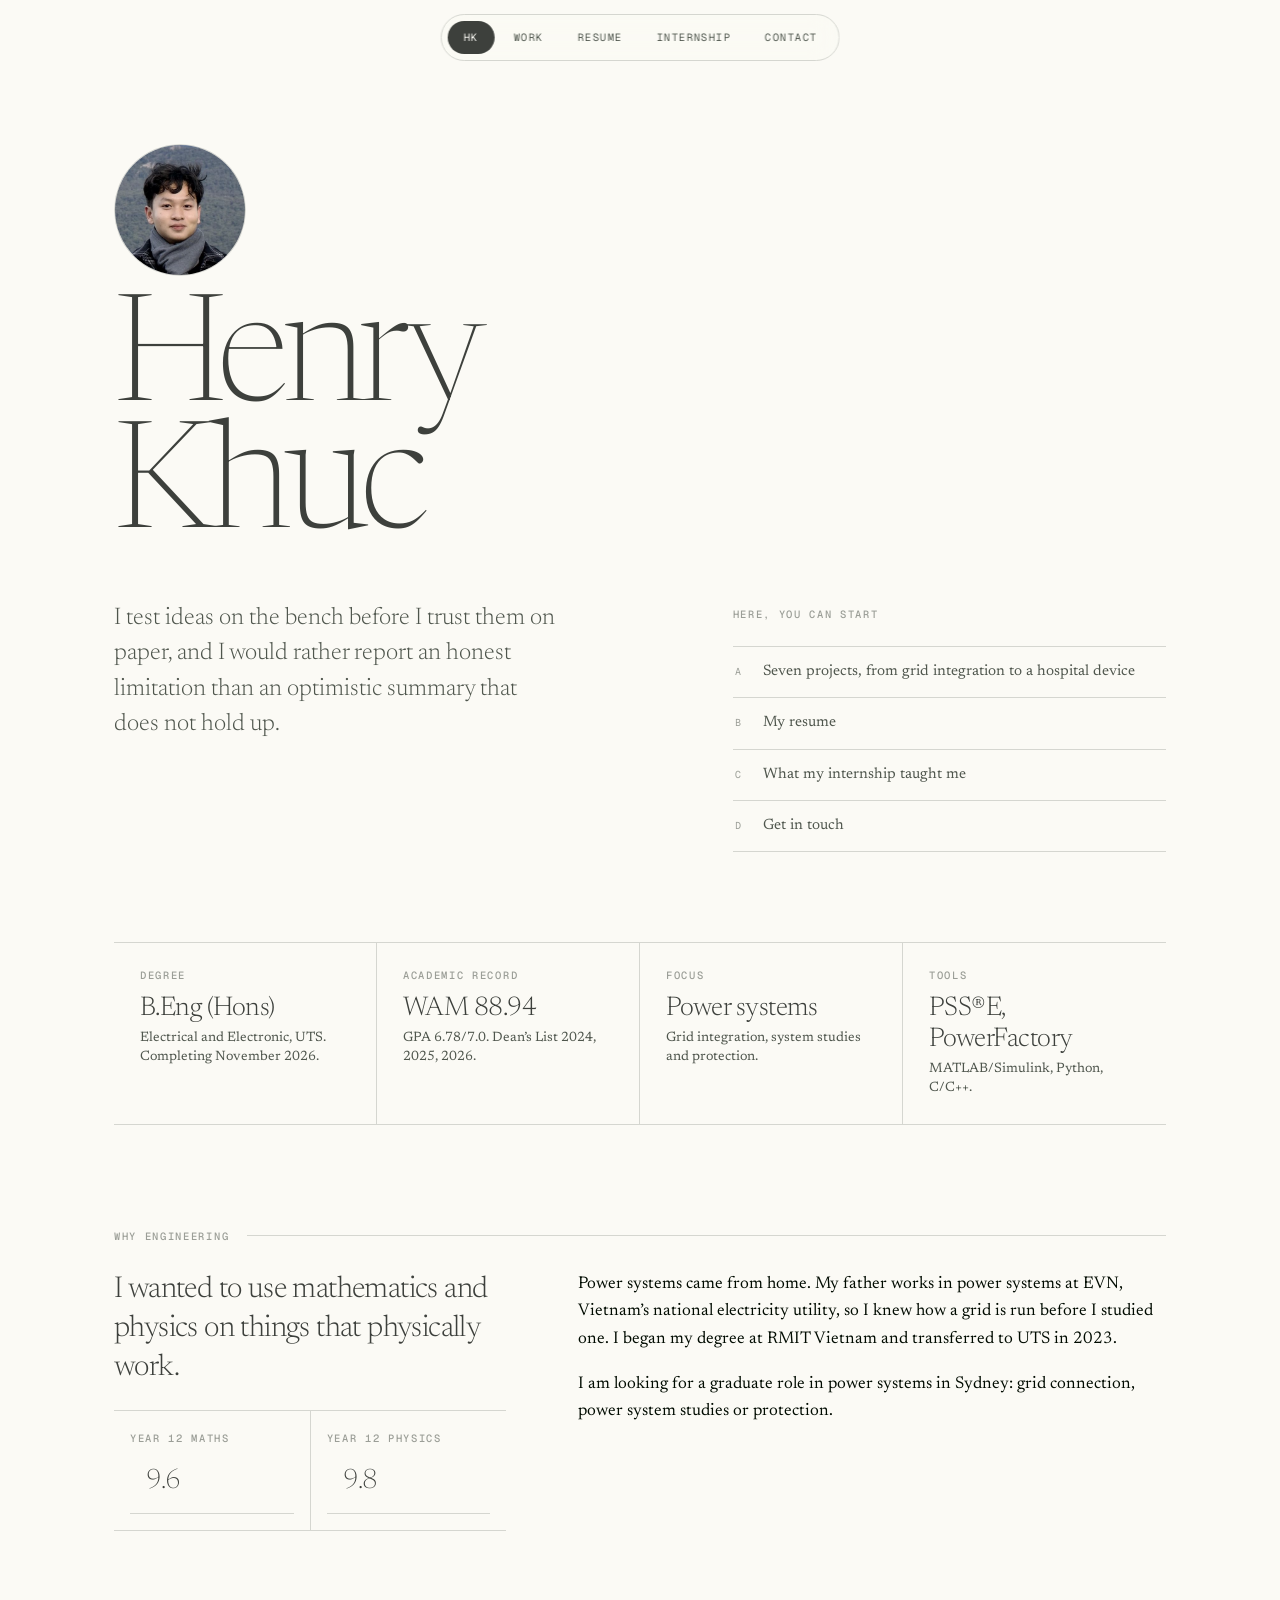
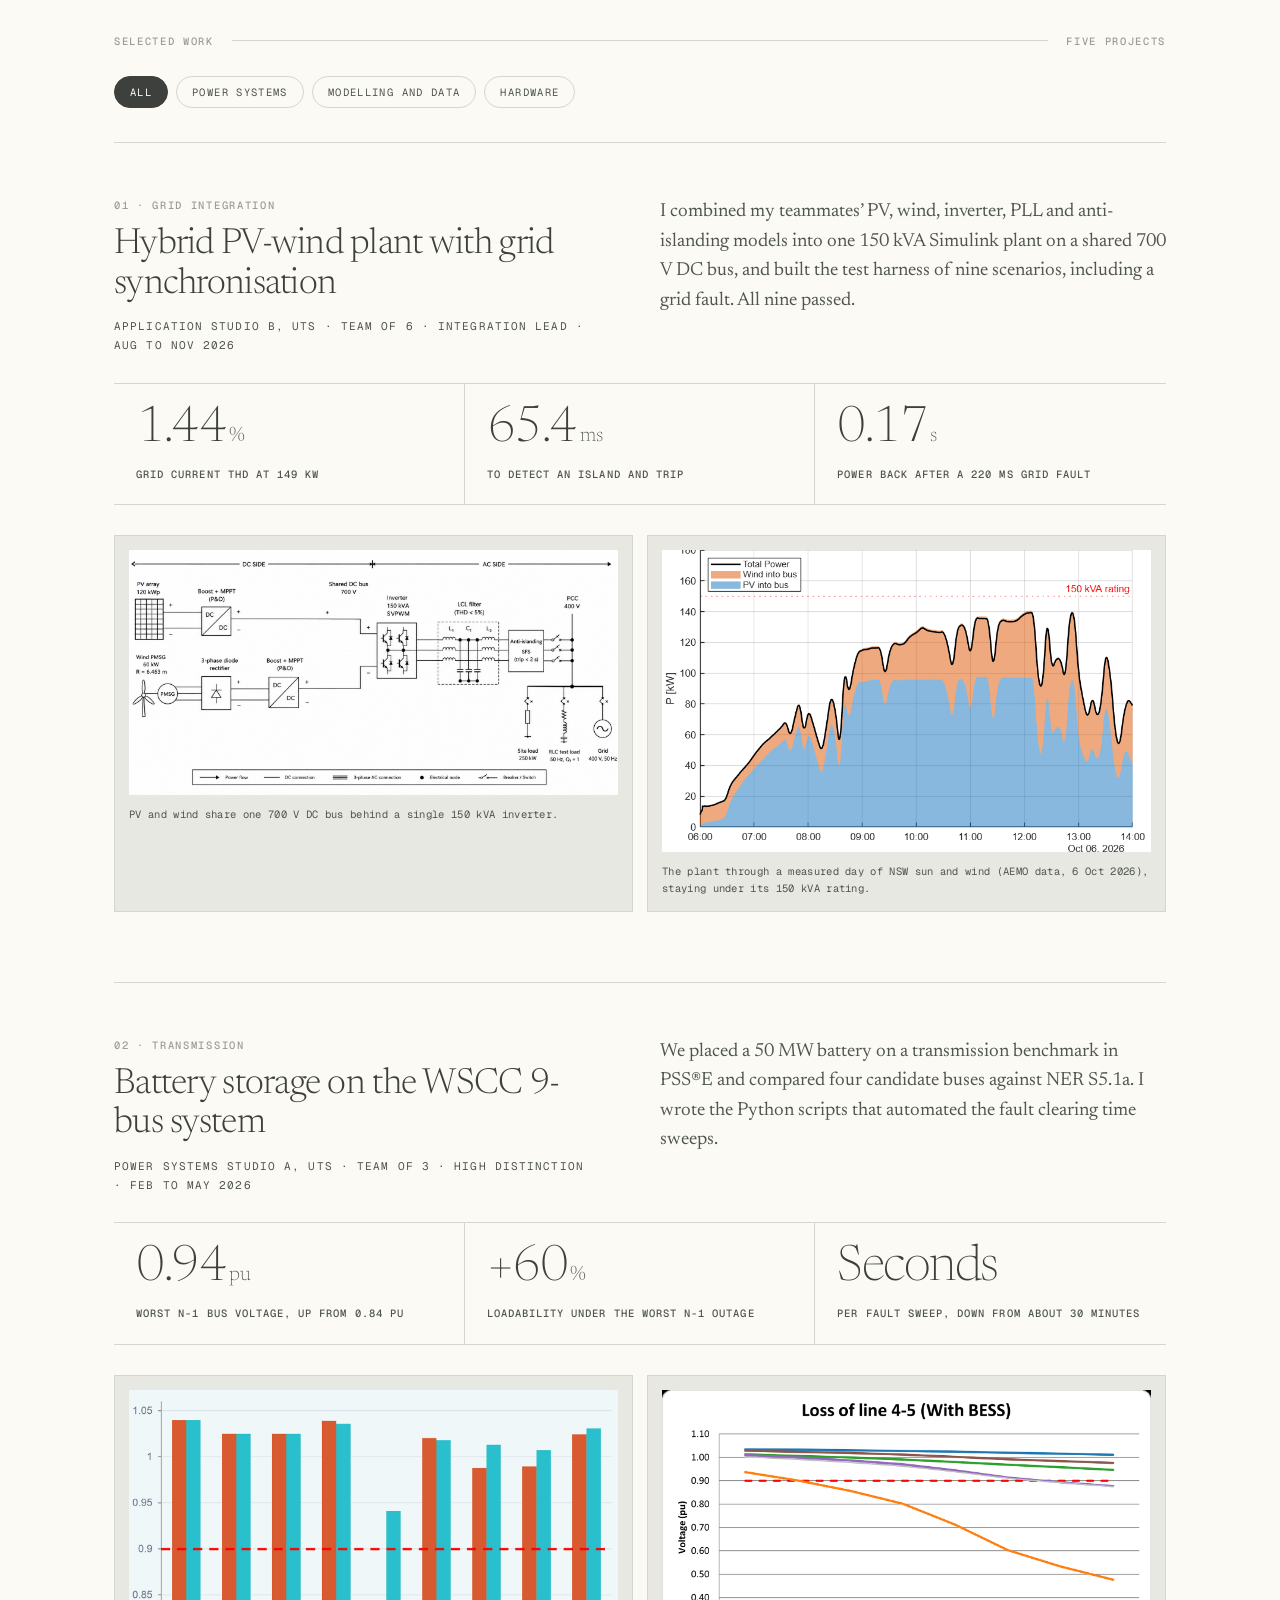
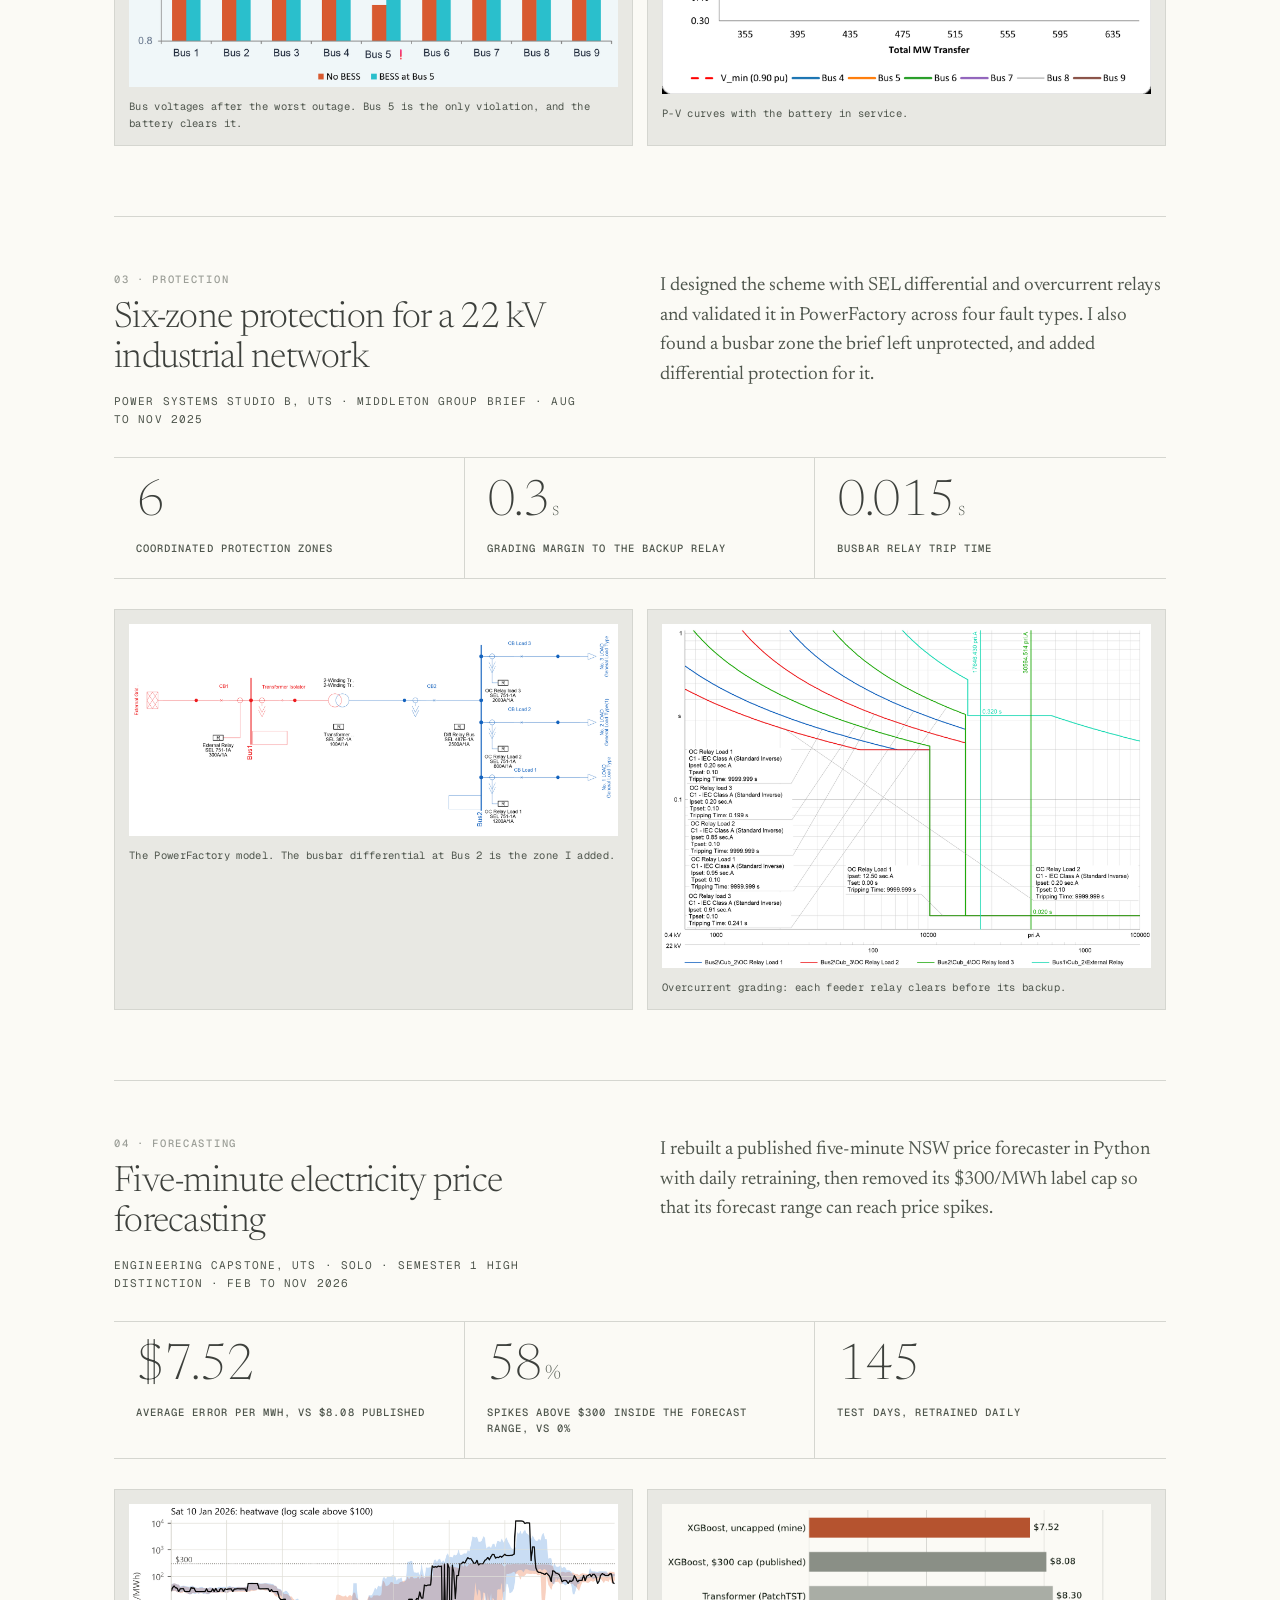
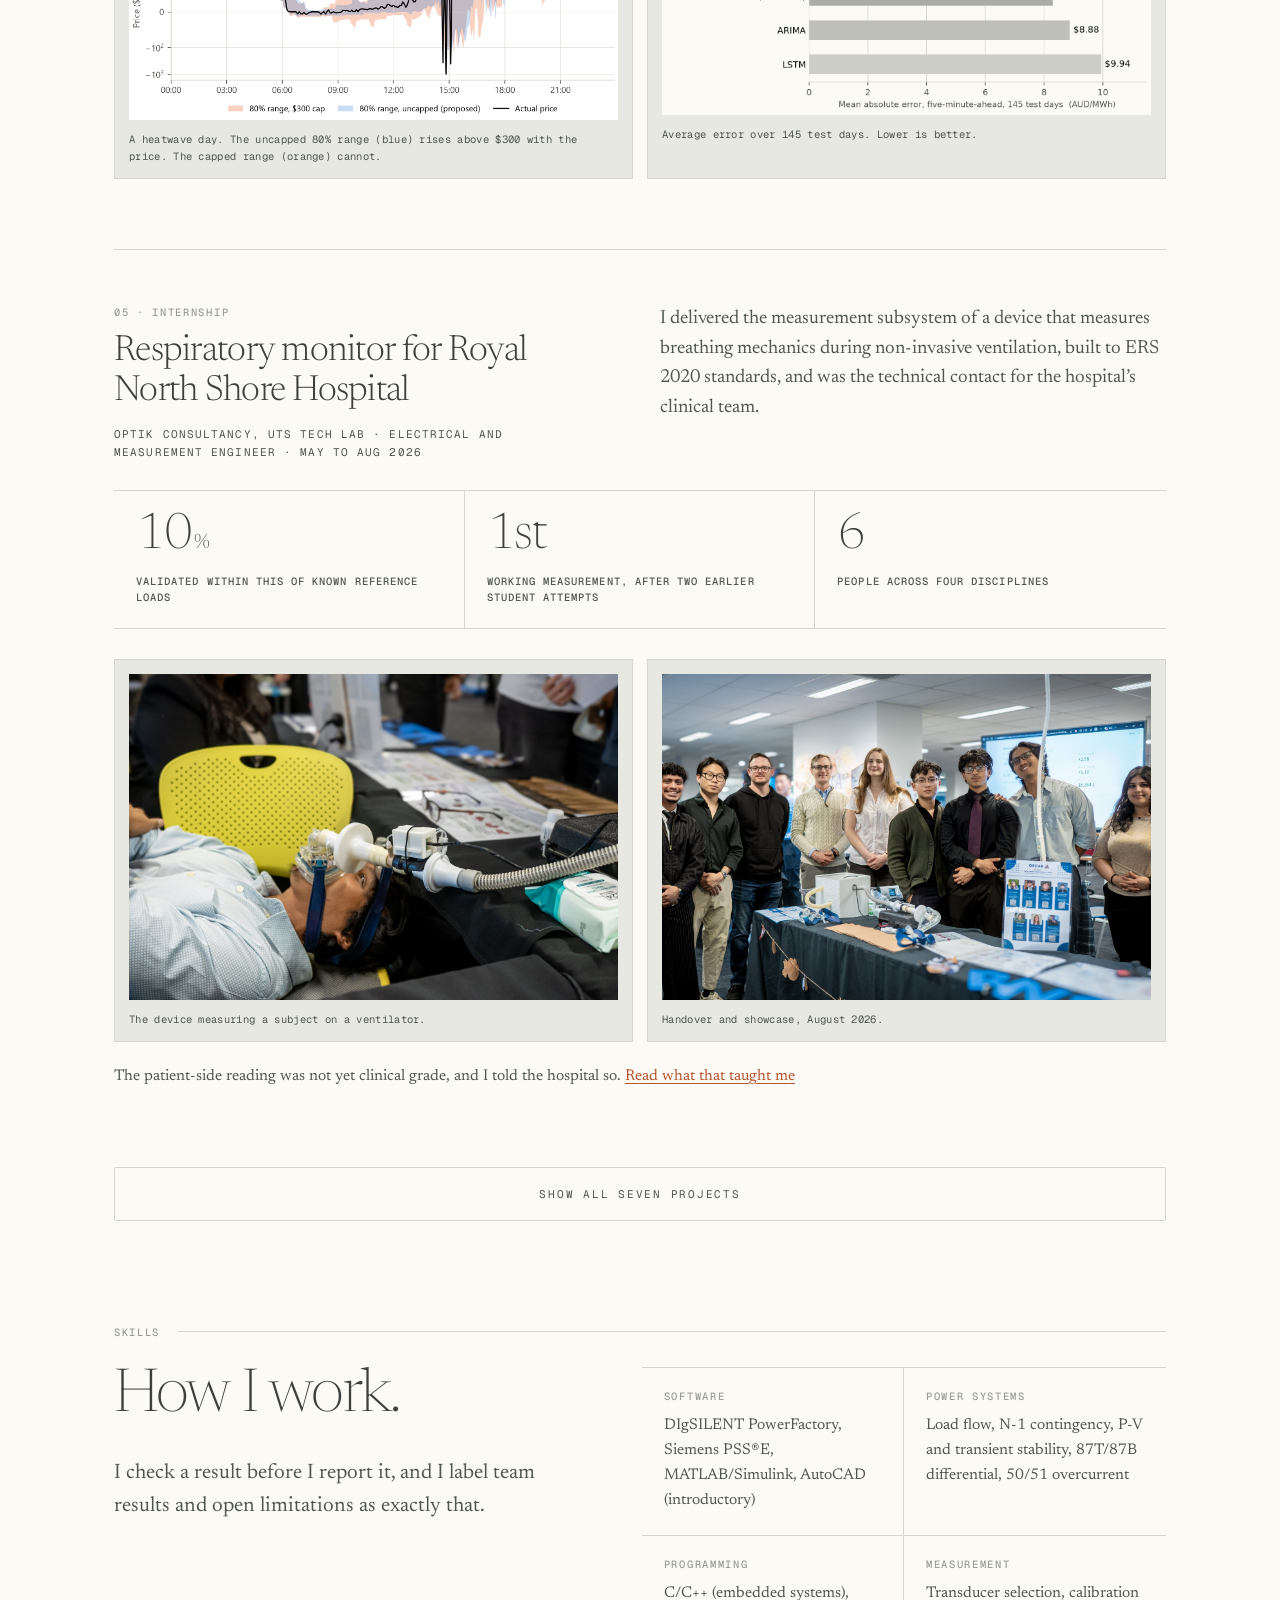
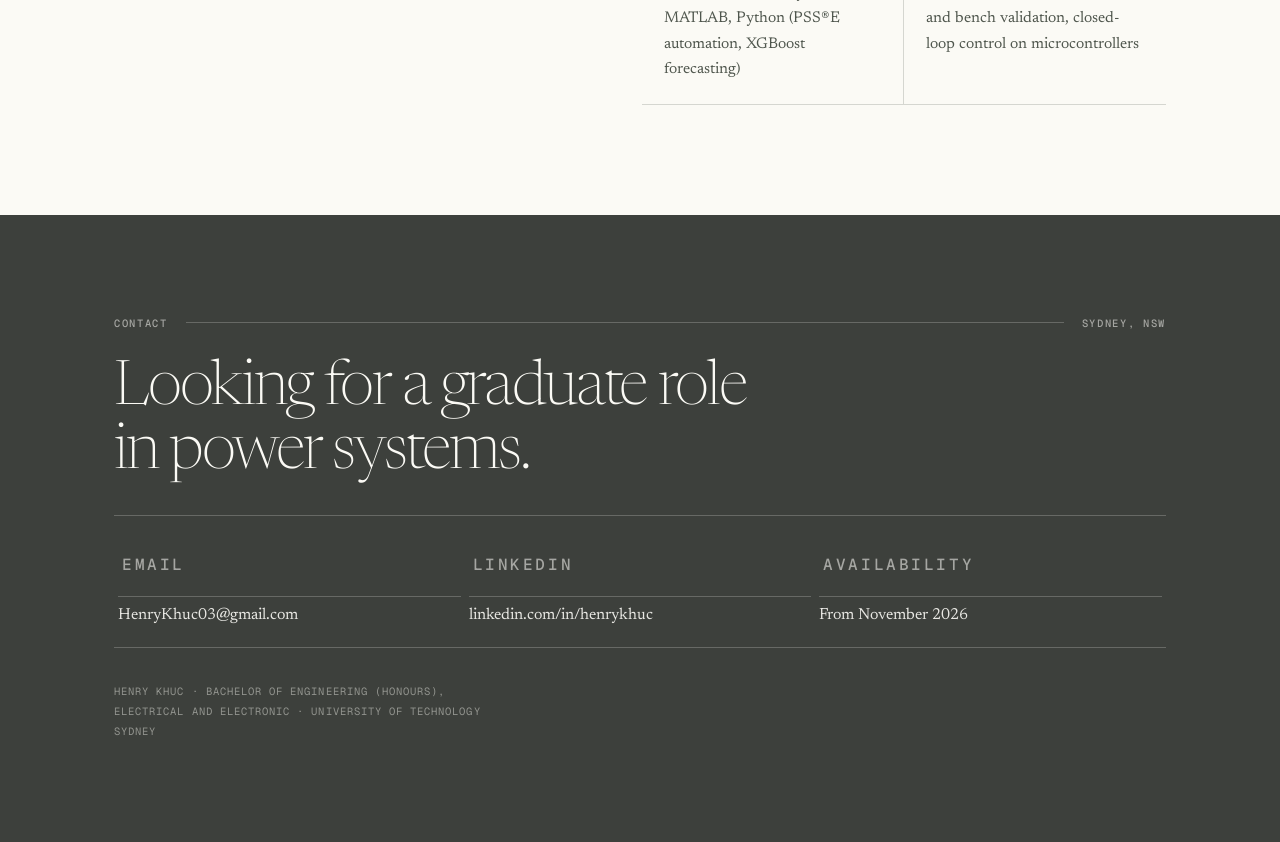
==== commit 0943c411: "Job applications version: shorter, scannable portfolio After the tutor's feedback (too much technica" ====
--- a/index.html
+++ b/index.html
@@ -3,8 +3,8 @@
 <head>
 <meta charset="utf-8">
 <meta name="viewport" content="width=device-width, initial-scale=1, viewport-fit=cover">
-<title>Henry Khuc &middot; Electrical Engineering ePortfolio</title>
-<meta name="description" content="Final year Electrical and Electronic Engineering (Honours) student at UTS. Power systems, instrumentation and measurement. Selected project work, results and an internship reflection.">
+<title>Henry Khuc &middot; Electrical Engineering Portfolio</title>
+<meta name="description" content="Henry Khuc, final year Electrical and Electronic Engineering (Honours) student at UTS. Power systems projects in grid integration, transmission, protection and price forecasting.">
 <link rel="preconnect" href="https://fonts.googleapis.com">
 <link rel="preconnect" href="https://fonts.gstatic.com" crossorigin>
 <link href="https://fonts.googleapis.com/css2?family=Newsreader:opsz,wght@6..72,200..600&family=Geist+Mono:wght@400..600&display=swap" rel="stylesheet">
@@ -16,8 +16,7 @@
   <a class="home" href="index.html" aria-current="page">HK</a>
   <a class="opt" href="index.html#work">Work</a>
   <a href="resume.html">Resume</a>
-  <a href="reflection.html">Reflection</a>
-  <a href="cover-letter.html">Cover letter</a>
+  <a href="internship.html">Internship</a>
   <a class="opt" href="index.html#contact">Contact</a>
 </nav>
 
@@ -33,10 +32,10 @@
     <div>
       <span class="label">Here, you can start</span>
       <ul class="start-list">
-        <li><a href="#work"><span class="key">A</span><span>See six projects, from protection schemes to a hospital device</span></a></li>
-        <li><a href="resume.html"><span class="key">B</span><span>Read my resume</span></a></li>
-        <li><a href="reflection.html"><span class="key">C</span><span>Read what I got wrong during my internship, and what it taught me</span></a></li>
-        <li><a href="cover-letter.html"><span class="key">D</span><span>Read my cover letter for the Industrus Graduate Program</span></a></li>
+        <li><a href="#work"><span class="key">A</span><span>Seven projects, from grid integration to a hospital device</span></a></li>
+        <li><a href="resume.html"><span class="key">B</span><span>My resume</span></a></li>
+        <li><a href="internship.html"><span class="key">C</span><span>What my internship taught me</span></a></li>
+        <li><a href="#contact"><span class="key">D</span><span>Get in touch</span></a></li>
       </ul>
     </div>
   </div>
@@ -52,17 +51,17 @@
     <div class="fact">
       <span class="label">Academic record</span>
       <div class="v">WAM 88.94</div>
-      <div class="s">GPA 6.78 of 7.0. Dean&rsquo;s List 2024, 2025, 2026.</div>
+      <div class="s">GPA 6.78/7.0. Dean&rsquo;s List 2024, 2025, 2026.</div>
     </div>
     <div class="fact">
       <span class="label">Focus</span>
       <div class="v">Power systems</div>
-      <div class="s">Grid operations, protection and renewable integration.</div>
+      <div class="s">Grid integration, system studies and protection.</div>
     </div>
     <div class="fact">
       <span class="label">Tools</span>
       <div class="v">PSS&reg;E, PowerFactory</div>
-      <div class="s">MATLAB and Simulink, Python, C and C++.</div>
+      <div class="s">MATLAB/Simulink, Python, C/C++.</div>
     </div>
   </div>
 </div>
@@ -72,7 +71,6 @@
   <div class="section-head">
     <span class="label">Why engineering</span>
     <span class="bar"></span>
-    <span class="label">Where this started</span>
   </div>
   <div class="origin">
     <div>
@@ -84,20 +82,13 @@
     </div>
     <div>
       <p>
-        Mathematics and physics were my strongest subjects at school, and the part I enjoyed
-        most was seeing a calculation hold up outside the textbook. Electrical engineering
-        was the clearest way to keep doing that with real equipment rather than only on paper.
+        Power systems came from home. My father works in power systems at EVN,
+        Vietnam&rsquo;s national electricity utility, so I knew how a grid is run before I
+        studied one. I began my degree at RMIT Vietnam and transferred to UTS in 2023.
       </p>
       <p>
-        Power systems came from home. My father works in power systems at EVN, Vietnam&rsquo;s
-        national electricity utility, so I had a working picture of how a grid is run before
-        I ever studied one, and that is why I headed for this field. I began my degree at
-        RMIT Vietnam and transferred to UTS in 2023.
-      </p>
-      <p>
-        I am now looking for a summer internship in power systems in Sydney, in power system
-        studies, grid connection or protection, at a market or network operator such as AEMO
-        or Endeavour Energy, or at a power systems consultancy such as Aurecon or WSP.
+        I am looking for a graduate role in power systems in Sydney: grid connection,
+        power system studies or protection.
       </p>
     </div>
   </div>
@@ -108,15 +99,8 @@
   <div class="section-head">
     <span class="label">Selected work</span>
     <span class="bar"></span>
-    <span class="label" id="work-count">Six projects</span>
-  </div>
-
-  <h2 class="display">What I have built and measured.</h2>
-  <p class="lede" style="margin-bottom:34px">
-    Six projects across power systems, forecasting and hardware. Every number below comes
-    from my own reports and result files, and where a result is a team result or is not
-    yet verified, I say so on the project.
-  </p>
+    <span class="label" id="work-count">Five projects</span>
+  </div>
 
   <div class="filters" role="group" aria-label="Filter projects by area">
     <button type="button" data-filter="all" aria-pressed="true">All</button>
@@ -125,461 +109,224 @@
     <button type="button" data-filter="hardware" aria-pressed="false">Hardware</button>
   </div>
 
-  <!-- ---------- 01 Optik ---------- -->
+  <!-- ---------- 01 PV-wind ---------- -->
+  <article class="project" data-area="power data">
+    <div class="p-top">
+      <div class="p-meta">
+        <span class="label">01 &middot; Grid integration</span>
+        <h3>Hybrid PV-wind plant with grid synchronisation</h3>
+        <div class="p-org">Application Studio B, UTS &middot; Team of 6 &middot; Integration lead &middot; Aug to Nov 2026</div>
+      </div>
+      <p class="p-sum">
+        I combined my teammates&rsquo; PV, wind, inverter, PLL and anti-islanding models
+        into one 150 kVA Simulink plant on a shared 700 V DC bus, and built the test
+        harness of nine scenarios, including a grid fault. All nine passed.
+      </p>
+    </div>
+    <div class="metrics">
+      <div class="m"><div class="mv">1.44<small>%</small></div><span class="label">Grid current THD at 149 kW</span></div>
+      <div class="m"><div class="mv">65.4<small>ms</small></div><span class="label">To detect an island and trip</span></div>
+      <div class="m"><div class="mv">0.17<small>s</small></div><span class="label">Power back after a 220 ms grid fault</span></div>
+    </div>
+    <div class="figs two">
+      <figure>
+        <img src="assets/img/pvw-sld.png" alt="Single line diagram: a PV array and a wind generator feed a shared 700 V DC bus, then one 150 kVA inverter, an LCL filter and anti-islanding protection connect to the 400 V grid." loading="lazy" width="1600" height="800">
+        <figcaption>PV and wind share one 700 V DC bus behind a single 150 kVA inverter.</figcaption>
+      </figure>
+      <figure>
+        <img src="assets/img/pvw-day.png" alt="Stacked area chart of plant output from 6 am to 2 pm, PV and wind combined, peaking near 140 kW under a 150 kVA rating line." loading="lazy" width="822" height="508">
+        <figcaption>The plant through a measured day of NSW sun and wind (AEMO data, 6 Oct 2026), staying under its 150 kVA rating.</figcaption>
+      </figure>
+    </div>
+  </article>
+
+  <!-- ---------- 02 BESS ---------- -->
+  <article class="project" data-area="power data">
+    <div class="p-top">
+      <div class="p-meta">
+        <span class="label">02 &middot; Transmission</span>
+        <h3>Battery storage on the WSCC 9-bus system</h3>
+        <div class="p-org">Power Systems Studio A, UTS &middot; Team of 3 &middot; High Distinction &middot; Feb to May 2026</div>
+      </div>
+      <p class="p-sum">
+        We placed a 50 MW battery on a transmission benchmark in PSS&reg;E and compared
+        four candidate buses against NER S5.1a. I wrote the Python scripts that automated
+        the fault clearing time sweeps.
+      </p>
+    </div>
+    <div class="metrics">
+      <div class="m"><div class="mv">0.94<small>pu</small></div><span class="label">Worst N-1 bus voltage, up from 0.84 pu</span></div>
+      <div class="m"><div class="mv">+60<small>%</small></div><span class="label">Loadability under the worst N-1 outage</span></div>
+      <div class="m"><div class="mv">Seconds</div><span class="label">Per fault sweep, down from about 30 minutes</span></div>
+    </div>
+    <div class="figs two">
+      <figure>
+        <img src="assets/img/bess-n1.png" alt="Bar chart of bus voltages after the worst outage, with and without the battery. Bus 5 rises from below to above the 0.9 pu limit." loading="lazy" width="1600" height="972">
+        <figcaption>Bus voltages after the worst outage. Bus 5 is the only violation, and the battery clears it.</figcaption>
+      </figure>
+      <figure>
+        <img src="assets/img/bess-pv.png" alt="P-V curves for the monitored buses with the battery in service." loading="lazy" width="1600" height="997">
+        <figcaption>P-V curves with the battery in service.</figcaption>
+      </figure>
+    </div>
+  </article>
+
+  <!-- ---------- 03 Protection ---------- -->
+  <article class="project" data-area="power">
+    <div class="p-top">
+      <div class="p-meta">
+        <span class="label">03 &middot; Protection</span>
+        <h3>Six-zone protection for a 22 kV industrial network</h3>
+        <div class="p-org">Power Systems Studio B, UTS &middot; Middleton Group brief &middot; Aug to Nov 2025</div>
+      </div>
+      <p class="p-sum">
+        I designed the scheme with SEL differential and overcurrent relays and validated it
+        in PowerFactory across four fault types. I also found a busbar zone the brief left
+        unprotected, and added differential protection for it.
+      </p>
+    </div>
+    <div class="metrics">
+      <div class="m"><div class="mv">6</div><span class="label">Coordinated protection zones</span></div>
+      <div class="m"><div class="mv">0.3<small>s</small></div><span class="label">Grading margin to the backup relay</span></div>
+      <div class="m"><div class="mv">0.015<small>s</small></div><span class="label">Busbar relay trip time</span></div>
+    </div>
+    <div class="figs two">
+      <figure>
+        <img src="assets/img/at4-network.png" alt="PowerFactory model of the network showing relay locations and CT ratios at each zone." loading="lazy" width="1800" height="778">
+        <figcaption>The PowerFactory model. The busbar differential at Bus 2 is the zone I added.</figcaption>
+      </figure>
+      <figure>
+        <img src="assets/img/at4-grading.png" alt="Time current grading curves for the feeder overcurrent relays and the upstream relay." loading="lazy" width="1800" height="1264">
+        <figcaption>Overcurrent grading: each feeder relay clears before its backup.</figcaption>
+      </figure>
+    </div>
+  </article>
+
+  <!-- ---------- 04 Capstone ---------- -->
+  <article class="project" data-area="data power">
+    <div class="p-top">
+      <div class="p-meta">
+        <span class="label">04 &middot; Forecasting</span>
+        <h3>Five-minute electricity price forecasting</h3>
+        <div class="p-org">Engineering Capstone, UTS &middot; Solo &middot; Semester 1 High Distinction &middot; Feb to Nov 2026</div>
+      </div>
+      <p class="p-sum">
+        I rebuilt a published five-minute NSW price forecaster in Python with daily
+        retraining, then removed its $300/MWh label cap so that its forecast range can
+        reach price spikes.
+      </p>
+    </div>
+    <div class="metrics">
+      <div class="m"><div class="mv">$7.52</div><span class="label">Average error per MWh, vs $8.08 published</span></div>
+      <div class="m"><div class="mv">58<small>%</small></div><span class="label">Spikes above $300 inside the forecast range, vs 0%</span></div>
+      <div class="m"><div class="mv">145</div><span class="label">Test days, retrained daily</span></div>
+    </div>
+    <div class="figs two">
+      <figure>
+        <img src="assets/img/capstone-range.png" alt="Price on a January heatwave day on a log scale, with the uncapped 80 percent forecast range rising above 300 dollars while the capped range stays below." loading="lazy" width="1800" height="793">
+        <figcaption>A heatwave day. The uncapped 80% range (blue) rises above $300 with the price. The capped range (orange) cannot.</figcaption>
+      </figure>
+      <figure>
+        <img src="assets/img/capstone-mae.png" alt="Bar chart of average error: uncapped XGBoost 7.52, capped XGBoost 8.08, PatchTST transformer 8.30, ARIMA 8.88, LSTM 9.94 dollars per megawatt hour." loading="lazy" width="1440" height="620">
+        <figcaption>Average error over 145 test days. Lower is better.</figcaption>
+      </figure>
+    </div>
+  </article>
+
+  <!-- ---------- 05 Optik ---------- -->
   <article class="project" data-area="hardware data">
     <div class="p-top">
       <div class="p-meta">
-        <span class="label">01 &middot; Instrumentation</span>
-        <h3>Respiratory impedance monitor for non-invasive ventilation</h3>
-        <div class="p-org">
-          Optik Consultancy, UTS Tech Lab<br>
-          Client: Respiratory Investigation Unit, Royal North Shore Hospital<br>
-          May to August 2026 &middot; Electrical and measurement engineer
-        </div>
-        <p class="p-role">
-          A six person multidisciplinary team. I owned the electrical and measurement side:
-          excitation firmware, the measurement engine, and the calibration methodology.
-        </p>
-      </div>
-      <div>
-        <p class="quote">
-          Two earlier student groups had tried this problem for the hospital and failed for
-          basic reasons. Genuine electrical capability was the bottleneck, and that is what
-          I was there to supply.
-        </p>
-        <p>
-          The device applies a Forced Oscillation Technique signal on top of non-invasive
-          ventilation and measures respiratory impedance while the patient breathes normally,
-          so that expiratory flow limitation in COPD can be detected without interrupting
-          therapy. I built the excitation firmware and the measurement engine that turns
-          pressure and flow signals into respiratory resistance and reactance, selected and
-          bench verified the differential pressure transducer against its amplitude and
-          phase response, and developed the calibration methodology.
-        </p>
-        <p>
-          It is the first working measurement a student group has brought back to the
-          hospital on this problem. I demonstrated it to the clinical team and told them
-          directly that the patient side measurement was not yet accurate enough, and why.
-        </p>
-      </div>
-    </div>
-
-    <div class="chips">
-      <div class="chip"><span class="label">Standard</span><div class="cv">ERS 2020 oscillometry</div></div>
-      <div class="chip"><span class="label">Signal chain</span><div class="cv">Loudspeaker driver, sealed chamber, differential pressure</div></div>
-      <div class="chip"><span class="label">Output</span><div class="cv">Resistance and reactance, live</div></div>
-      <div class="chip"><span class="label">Team</span><div class="cv">6 people, 4 disciplines</div></div>
-    </div>
-
-    <div class="figs three">
+        <span class="label">05 &middot; Internship</span>
+        <h3>Respiratory monitor for Royal North Shore Hospital</h3>
+        <div class="p-org">Optik Consultancy, UTS Tech Lab &middot; Electrical and measurement engineer &middot; May to Aug 2026</div>
+      </div>
+      <p class="p-sum">
+        I delivered the measurement subsystem of a device that measures breathing mechanics
+        during non-invasive ventilation, built to ERS 2020 standards, and was the technical
+        contact for the hospital&rsquo;s clinical team.
+      </p>
+    </div>
+    <div class="metrics">
+      <div class="m"><div class="mv">10<small>%</small></div><span class="label">Validated within this of known reference loads</span></div>
+      <div class="m"><div class="mv">1st</div><span class="label">Working measurement, after two earlier student attempts</span></div>
+      <div class="m"><div class="mv">6</div><span class="label">People across four disciplines</span></div>
+    </div>
+    <div class="figs two">
       <figure class="photo">
-        <img src="assets/img/optik-measure.jpg" alt="A subject lying down wearing a ventilation mask connected to the oscillometry device through a flow head." loading="lazy" width="1800" height="1050">
-        <figcaption>The measurement head in use during the showcase. The oscillation is applied through the mask circuit while the subject breathes on the ventilator.</figcaption>
+        <img src="assets/img/optik-measure.jpg" alt="A subject lying down wearing a ventilation mask connected to the device." loading="lazy" width="1800" height="1050">
+        <figcaption>The device measuring a subject on a ventilator.</figcaption>
       </figure>
       <figure class="photo">
-        <img src="assets/img/optik-device.jpg" alt="The project team gathered around the assembled device on a bench, reviewing printed results." loading="lazy" width="1206" height="1608">
-        <figcaption>Final day of the internship. The sealed chamber and flow head are on the bench in front of the team.</figcaption>
-      </figure>
-      <figure class="photo">
-        <img src="assets/img/optik-team.jpg" alt="The full project team standing behind their showcase table with the device and poster." loading="lazy" width="1800" height="1012">
-        <figcaption>Handover and showcase at UTS Tech Lab, August 2026.</figcaption>
-      </figure>
-    </div>
-
-    <div class="note">
-      <strong>What I would still fix.</strong> The patient side measurement is not yet
-      accurate enough for clinical use. My handover report sets out exactly what works,
-      what does not and why, which is the part the supervising clinician singled out as
-      the most useful thing we left behind.
-    </div>
+        <img src="assets/img/optik-team.jpg" alt="The project team behind their showcase table with the device." loading="lazy" width="1800" height="1012">
+        <figcaption>Handover and showcase, August 2026.</figcaption>
+      </figure>
+    </div>
+    <p class="p-note">
+      The patient-side reading was not yet clinical grade, and I told the hospital so.
+      <a href="internship.html">Read what that taught me</a>
+    </p>
   </article>
 
-  <!-- ---------- 02 Capstone ---------- -->
-  <article class="project" data-area="data power">
-    <div class="p-top">
-      <div class="p-meta">
-        <span class="label">02 &middot; Forecasting</span>
-        <h3>Electricity price forecasting for the National Electricity Market</h3>
-        <div class="p-org">
-          Engineering Capstone, UTS &middot; Supervisor: Dr Gang Lei<br>
-          February to November 2026 &middot; Solo project
-        </div>
-        <p class="p-role">
-          Entirely my own work, across two semesters. Built on AEMO five minute dispatch
-          price data for New South Wales.
-        </p>
-      </div>
-      <div>
-        <p class="quote">
-          Four model families, ranked only by how close they get to the price that
-          actually settled.
-        </p>
-        <p>
-          I built and compared XGBoost, LSTM, ARIMA and LEAR day ahead forecasters under a
-          common evaluation protocol, on 1 April to 24 August 2026. XGBoost was the most
-          accurate, at an average error of $17.80 per MWh against the actual spot price.
-          I deliberately rank models against the settled price rather than against a naive
-          benchmark, because a favourable benchmark can make a weak model look strong.
-        </p>
-        <p>
-          A separate five minute ahead model runs on the same data and reaches a mean
-          absolute error of 6.42 $/MWh, and unlike the day ahead models it can predict
-          above $300. The two are different forecasting tasks and I do not compare their
-          errors with each other.
-        </p>
-      </div>
-    </div>
-
-    <div class="chips">
-      <div class="chip"><span class="label">Data</span><div class="cv">AEMO 5 minute dispatch, NSW</div></div>
-      <div class="chip"><span class="label">Models</span><div class="cv">XGBoost, LSTM, ARIMA, LEAR</div></div>
-      <div class="chip"><span class="label">Day ahead result</span><div class="cv">$17.80/MWh MAE, best of four</div></div>
-      <div class="chip"><span class="label">Stack</span><div class="cv">Python, MATLAB</div></div>
-    </div>
-
-    <div class="figs two">
-      <figure>
-        <img src="assets/img/capstone-mae.png" alt="Horizontal bar chart of mean absolute error by model: XGBoost 17.80, LSTM 19.87, ARIMA 20.70, LEAR 22.08 dollars per megawatt hour." loading="lazy" width="1440" height="620">
-        <figcaption>Day ahead accuracy over the full test span, 1 Apr to 24 Aug 2026. Lower is better. Measured against the actual spot price, not against a naive baseline.</figcaption>
-      </figure>
-      <figure>
-        <img src="assets/img/capstone-spike.png" alt="Line chart of spot price on 31 July 2026 showing a spike above 500 dollars per megawatt hour that all four models under-predict." loading="lazy" width="1440" height="680">
-        <figcaption>A spike day, 31 July 2026. Every model under-predicts the morning peak. Capturing the magnitude of spikes, not just their timing, is the open problem in semester two.</figcaption>
-      </figure>
-    </div>
-
-    <div class="note">
-      <strong>The honest limitation.</strong> The models find the shape of a spike day but
-      not its height. That gap is the whole point of the second semester, which extends the
-      work to probabilistic forecasting and to features extracted from AEMO&rsquo;s own
-      written price spike reports.
-    </div>
-  </article>
-
-  <!-- ---------- 03 BESS ---------- -->
-  <article class="project" data-area="power data">
-    <div class="p-top">
-      <div class="p-meta">
-        <span class="label">03 &middot; Transmission</span>
-        <h3>Battery storage placement on the WSCC 9 bus system</h3>
-        <div class="p-org">
-          Power Systems Studio A, UTS &middot; High Distinction<br>
-          February to May 2026 &middot; Team of three
-        </div>
-        <p class="p-role">
-          All three of us worked every part of the study in parallel rather than splitting it
-          into sections. The results below are the team&rsquo;s. The PSS&reg;E automation was
-          mine.
-        </p>
-      </div>
-      <div>
-        <p class="quote">
-          One bus was in violation. Putting 50 MW of storage at that bus was worth more
-          than putting it anywhere else.
-        </p>
-        <p>
-          We modelled the WSCC 9 bus benchmark in Siemens PSS&reg;E and ran load flow, N-1
-          contingency screening, P-V voltage stability and three phase fault transient
-          analysis against NER S5.1a and S5.1.4 and AEMO stability guidance. Under loss of
-          Line 4-5, Bus 5 fell to 0.8389 pu, the only bus outside limits. A 50 MW battery at
-          Bus 5, modelled with the REGCA1 and REECA1 converter models, lifted it to
-          0.9411 pu and displaced 50.3 MW from the slack generator.
-        </p>
-        <p>
-          We compared four candidate buses, 4, 5, 7 and 9, on P-V margin. With the battery
-          at Bus 5, collapse free transfer under loss of Line 4-5 rose from 200 MW to
-          320 MW. I wrote the psspy and dyntools pipeline that loads the case, sweeps fault
-          clearing times in a loop, pulls the channels back out and plots them, which turned
-          a thirty minute manual sweep into a few seconds.
-        </p>
-      </div>
-    </div>
-
-    <div class="chips">
-      <div class="chip"><span class="label">Worst N-1 bus</span><div class="cv">0.8389 to 0.9411 pu</div></div>
-      <div class="chip"><span class="label">Transfer margin</span><div class="cv">200 to 320 MW, Line 4-5 out</div></div>
-      <div class="chip"><span class="label">Slack displaced</span><div class="cv">50.3 MW</div></div>
-      <div class="chip"><span class="label">Automation</span><div class="cv">psspy, dyntools, matplotlib</div></div>
-    </div>
-
-    <div class="figs three">
-      <figure>
-        <img src="assets/img/bess-sld.png" alt="Single line diagram of the WSCC nine bus test system." loading="lazy" width="1600" height="1096">
-        <figcaption>The WSCC 9 bus benchmark network as modelled in PSS&reg;E.</figcaption>
-      </figure>
-      <figure>
-        <img src="assets/img/bess-n1.png" alt="Grouped bar chart of bus voltages with and without the battery, showing Bus 5 rising above the 0.9 pu limit." loading="lazy" width="1600" height="972">
-        <figcaption>Post contingency bus voltages after loss of Line 4-5. Bus 5 is the only violation, and the battery clears it.</figcaption>
-      </figure>
-      <figure>
-        <img src="assets/img/bess-pv.png" alt="P-V curves for all monitored buses with the battery in service, showing Bus 5 collapsing last." loading="lazy" width="1600" height="997">
-        <figcaption>P-V curves with the battery in service. Bus 5 holds above 0.90 pu considerably further along the transfer.</figcaption>
-      </figure>
-    </div>
-
-    <div class="note">
-      <strong>What the battery did not do.</strong> It did not improve critical clearing
-      time. The transient study showed the CCT is set by the machines and the fault
-      location, and the battery does not change it, so we did not claim an improvement we
-      could not demonstrate.
-    </div>
-  </article>
-
-  <!-- ---------- 04 Protection ---------- -->
-  <article class="project" data-area="power">
-    <div class="p-top">
-      <div class="p-meta">
-        <span class="label">04 &middot; Protection</span>
-        <h3>Six zone protection scheme for a 22 kV industrial customer network</h3>
-        <div class="p-org">
-          Power Systems Studio B, UTS &middot; Brief supplied by Middleton Group<br>
-          August to November 2025 &middot; Individually authored, peer verified
-        </div>
-        <p class="p-role">
-          Three of us each designed the complete scheme independently, then used each
-          other&rsquo;s designs to check our own settings.
-        </p>
-      </div>
-      <div>
-        <p class="quote">
-          Other teams ran it like a relay, one person per section of the network. All three
-          of us ran the same track from start to finish, sharing the bottle of water.
-        </p>
-        <p>
-          A 2 MVA Dyn11 transformer supplying 1.6 MVA across three LV feeders. I designed
-          six coordinated protection zones: transformer differential on an SEL 387-1A,
-          busbar differential on an SEL 487E-1A, and overcurrent and earth fault protection
-          on each feeder to IEC 60255 inverse time curves with a 0.3 second grading margin
-          to the upstream backup relay. CT ratios and polarities were selected so that relay
-          secondary currents stayed within the 1 A rating. The whole scheme was validated in
-          DIgSILENT PowerFactory across three phase, two phase, single line to ground and
-          two phase to ground faults at multiple locations.
-        </p>
-        <p>
-          While tracing the zones I found that the LV busbar was not covered by any of them.
-          I raised it with the academic supervisor, who confirmed it sat outside the brief
-          but recommended designing it anyway, so I added the busbar differential zone.
-        </p>
-      </div>
-    </div>
-
-    <div class="chips">
-      <div class="chip"><span class="label">Network</span><div class="cv">2 MVA Dyn11, 1.6 MVA over 3 feeders</div></div>
-      <div class="chip"><span class="label">Relays</span><div class="cv">SEL 387-1A, SEL 487E-1A</div></div>
-      <div class="chip"><span class="label">Grading</span><div class="cv">0.3 s margin, IEC 60255</div></div>
-      <div class="chip"><span class="label">Validation</span><div class="cv">4 fault types in PowerFactory</div></div>
-    </div>
-
-    <div class="figs three">
-      <figure>
-        <img src="assets/img/at4-sld.png" alt="Client single line diagram from the 22 kV distribution network connection down to three low voltage loads." loading="lazy" width="1113" height="1789">
-        <figcaption>The client single line diagram the brief started from, 22 kV down to three LV loads.</figcaption>
-      </figure>
-      <figure>
-        <img src="assets/img/at4-network.png" alt="PowerFactory model of the network showing relay locations and CT ratios at each zone." loading="lazy" width="1800" height="778">
-        <figcaption>The PowerFactory model with relay locations and CT ratios. The busbar differential at Bus 2 is the zone added beyond the brief.</figcaption>
-      </figure>
-      <figure>
-        <img src="assets/img/at4-grading.png" alt="Time current grading curves for the feeder overcurrent relays and the upstream external relay." loading="lazy" width="1800" height="1264">
-        <figcaption>Time current grading. Each feeder relay clears ahead of the upstream backup with the required margin held across the fault range.</figcaption>
-      </figure>
-    </div>
-  </article>
-
-  <!-- ---------- 05 Microgrid (extra) ---------- -->
-  <article class="project extra" data-area="power data" hidden>
-    <div class="p-top">
-      <div class="p-meta">
-        <span class="label">05 &middot; Microgrid</span>
-        <h3>Sustainable hybrid microgrid for a remote site in Mildura</h3>
-        <div class="p-org">
-          Professional Studio A, UTS &middot; High Distinction<br>
-          August to November 2025 &middot; Team of six &middot; 66 hours logged
-        </div>
-        <p class="p-role">
-          My share of the work was the battery and its DC to DC converter, plus the bus
-          architecture decision. The system level results are the team&rsquo;s.
-        </p>
-      </div>
-      <div>
-        <p class="quote">
-          I argued the team out of a DC bus, and I brought published sources rather than a
-          preference.
-        </p>
-        <p>
-          A 10 kW solar array, a 2 kW micro hydro turbine and a 50 kWh battery supplying
-          three houses, modelled in MATLAB and Simulink with Simscape Electrical and
-          Simscape Battery. I modelled the battery and its bidirectional buck and boost DC
-          to DC converter.
-        </p>
-        <p>
-          The team started on a DC bus architecture. I read the published microgrid
-          literature independently and proposed switching to a common AC bus, because the
-          micro hydro generator and the household loads are both natively AC and a DC bus
-          forced conversion stages that earned nothing. The team adopted it, and it removed
-          a whole layer of integration work.
-        </p>
-      </div>
-    </div>
-
-    <div class="chips">
-      <div class="chip"><span class="label">Generation</span><div class="cv">10 kW PV, 2 kW micro hydro</div></div>
-      <div class="chip"><span class="label">Storage</span><div class="cv">50 kWh battery</div></div>
-      <div class="chip"><span class="label">My scope</span><div class="cv">Battery and DC to DC converter</div></div>
-      <div class="chip"><span class="label">Decision</span><div class="cv">DC bus to common AC bus</div></div>
-    </div>
-
-    <div class="figs">
-      <figure>
-        <img src="assets/img/mg-architecture.png" alt="Architecture diagram showing a DC side with solar and battery, an AC side with hydro, and an interlinking converter joining both to a common AC bus." loading="lazy" width="1800" height="1046">
-        <figcaption>The architecture after the change. Solar and storage sit on the DC side behind an interlinking converter, and everything meets at a common AC bus.</figcaption>
-      </figure>
-    </div>
-
-    <div class="note">
-      <strong>Stated carefully on purpose.</strong> The 2025 team report sized the system
-      for 72 hours of islanded supply but left harmonic distortion, the islanding run and
-      the fault tests as open items. I rebuilt the model in 2026 and measured those, so I
-      do not present them here as 2025 team results.
-    </div>
-  </article>
-
-  <!-- ---------- 06 Buck converter (extra) ---------- -->
-  <article class="project extra" data-area="hardware" hidden>
-    <div class="p-top">
-      <div class="p-meta">
-        <span class="label">06 &middot; Power electronics</span>
-        <h3>Synchronous buck converter, 40 V to 10 V at 35 W</h3>
-        <div class="p-org">
-          Power Electronics 41278, UTS &middot; High Distinction, 87<br>
-          Semester 1 2025 &middot; Team of four
-        </div>
-        <p class="p-role">
-          I designed and wound the inductor and ran the efficiency optimisation. Teammates
-          covered the mathematical proof, the LTspice simulation, the control implementation
-          and the literature review.
-        </p>
-      </div>
-      <div>
-        <p class="quote">
-          The converter worked on the first build. It was just wasting a third of the
-          input power, and the part everyone had trusted was the problem.
-        </p>
-        <p>
-          The first build converted correctly but ran at 68.9 per cent efficiency. The
-          supplied 470 microhenry ferrite choke was both the wrong inductance for the design
-          and a poor core, so it saturated and drew excess current. I built a test circuit
-          to measure saturation current and used an LCR meter to characterise candidates,
-          then wound a 300 microhenry inductor on a plastic bobbin, 40 turns with a paper
-          air gap, chosen to hold above 5 A without saturating and to have lower winding
-          resistance than the supplied part.
-        </p>
-        <p>
-          With the new inductor and a rebuilt breadboard layout that shortened the high
-          current loops, the converter reached 90.62 per cent efficiency at 40 V in,
-          9.976 V out and 3.49 A, under closed loop PI control at 50 kHz on an Arduino Uno.
-        </p>
-      </div>
-    </div>
-
-    <div class="chips">
-      <div class="chip"><span class="label">Efficiency</span><div class="cv">68.9 to 90.62 per cent</div></div>
-      <div class="chip"><span class="label">Regulation</span><div class="cv">9.976 V from a 10 V target</div></div>
-      <div class="chip"><span class="label">Control</span><div class="cv">PI, 50 kHz PWM, Arduino Uno</div></div>
-      <div class="chip"><span class="label">My part</span><div class="cv">300 uH inductor, efficiency work</div></div>
-    </div>
-
-    <div class="figs two">
-      <figure>
-        <img src="assets/img/buck-board.jpg" alt="Annotated photograph of the final breadboard build showing heat sinks, reduced windings, filter capacitors and the 300 microhenry inductor." loading="lazy" width="1024" height="852">
-        <figcaption>The optimised build. Shorter high current loops, heat sinks on both switches, and the wound 300 microhenry inductor at the right.</figcaption>
-      </figure>
-      <figure>
-        <img src="assets/img/buck-inductor.jpg" alt="Laboratory test circuit for characterising the inductor, with a current probe attached." loading="lazy" width="1200" height="564">
-        <figcaption>The inductor test circuit used to find the saturation current before committing the part to the converter.</figcaption>
-      </figure>
-    </div>
-  </article>
-
-  <button class="more-btn" id="more" type="button" aria-expanded="false">Show all six projects</button>
+  <!-- ---------- smaller projects, behind "show all" ---------- -->
+  <div class="minis">
+    <article class="project extra mini" data-area="power data" hidden>
+      <figure>
+        <img src="assets/img/mg-architecture.png" alt="Microgrid architecture: solar and battery on a DC side, hydro on an AC side, joined at a common AC bus." loading="lazy" width="1800" height="1046">
+      </figure>
+      <span class="label">06 &middot; Microgrid</span>
+      <h4>Hybrid microgrid for a remote site</h4>
+      <div class="p-org">Professional Studio A &middot; Team of 6 &middot; High Distinction &middot; 2025</div>
+      <p>I modelled the battery and its bidirectional DC/DC converter in Simscape, and argued the team from a DC bus to a common AC bus using published research.</p>
+    </article>
+    <article class="project extra mini" data-area="hardware" hidden>
+      <figure>
+        <img src="assets/img/buck-board.jpg" alt="Annotated photo of the buck converter breadboard with heat sinks, filter capacitors and the wound inductor." loading="lazy" width="1024" height="852">
+      </figure>
+      <span class="label">07 &middot; Power electronics</span>
+      <h4>Synchronous buck converter, 40 V to 10 V</h4>
+      <div class="p-org">Power Electronics &middot; Team of 4 &middot; High Distinction &middot; 2025</div>
+      <p>I wound a 300 &micro;H inductor that raised the converter&rsquo;s efficiency from 68.9% to 90.6%.</p>
+    </article>
+  </div>
+
+  <button class="more-btn" id="more" type="button" aria-expanded="false">Show all seven projects</button>
 </main>
 
 <!-- ============================= APPROACH ============================= -->
 <section class="wrap" id="approach">
   <div class="section-head">
-    <span class="label">Approach</span>
+    <span class="label">Skills</span>
     <span class="bar"></span>
-    <span class="label">And what I work with</span>
-  </div>
-
+  </div>
   <div class="two-col">
     <div>
       <h2 class="display">How I work.</h2>
       <p class="lede">
-        I am a final year Electrical and Electronic Engineering (Honours) student at UTS,
-        completing in November 2026, and I am aiming for a career in power systems. I like
-        problems that force me to work across hardware, software and the physical bench at
-        the same time.
-      </p>
-      <p>
-        Two habits show up in every project on this page. The first is that I check a
-        result before I report it, and I have been burned enough to know that a test
-        passing is not the same as a design being correct. The second is that when a
-        number is a team result, or is not yet verified, I label it that way rather than
-        letting it read as mine.
-      </p>
-      <p>
-        I have been the person who found the gap nobody had scoped, on the LV busbar in
-        the protection project, and the person who told a hospital its device was not
-        accurate enough yet. Both of those were more useful than staying quiet would have
-        been.
-      </p>
-    </div>
-
-    <div>
-      <div class="skills">
-        <div class="skill">
-          <span class="label">Power system analysis</span>
-          <p>Load flow, short circuit, N-1 contingency, transient stability, voltage stability and P-V curves.</p>
-        </div>
-        <div class="skill">
-          <span class="label">Protection</span>
-          <p>Transformer and busbar differential (87T, 87B), overcurrent and earth fault (50/51P, 50/51G), CT selection and polarity matching, relay grading.</p>
-        </div>
-        <div class="skill">
-          <span class="label">Simulation</span>
-          <p>Siemens PSS&reg;E, DIgSILENT PowerFactory, MATLAB and Simulink with Simscape Electrical and Simscape Battery, LTspice.</p>
-        </div>
-        <div class="skill">
-          <span class="label">Programming</span>
-          <p>C and C++ for embedded work, MATLAB, and Python for PSS&reg;E automation and data analysis.</p>
-        </div>
-        <div class="skill">
-          <span class="label">Instrumentation</span>
-          <p>Transducer selection verified on the bench, calibration methodology, oscilloscope and LCR measurement, closed loop control on microcontrollers.</p>
-        </div>
-        <div class="skill">
-          <span class="label">Standards and guidance</span>
-          <p>NER S5.1a and S5.1.4, AEMO stability guidelines, IEC 60255 relay curves, ERS 2020 oscillometry.</p>
-        </div>
-      </div>
-
-      <div class="note" style="margin-top:26px">
-        <strong>Also worth knowing.</strong> I tutored Foundations of Electrical and
-        Electronic Engineering at UTS in 2024, one of a small group of student tutors
-        selected for the subject, running tutorials of three to six students and taking
-        questions outside class hours.
+        I check a result before I report it, and I label team results and open
+        limitations as exactly that.
+      </p>
+    </div>
+    <div class="skills">
+      <div class="skill">
+        <span class="label">Software</span>
+        <p>DIgSILENT PowerFactory, Siemens PSS&reg;E, MATLAB/Simulink, AutoCAD (introductory)</p>
+      </div>
+      <div class="skill">
+        <span class="label">Power systems</span>
+        <p>Load flow, N-1 contingency, P-V and transient stability, 87T/87B differential, 50/51 overcurrent</p>
+      </div>
+      <div class="skill">
+        <span class="label">Programming</span>
+        <p>C/C++ (embedded systems), MATLAB, Python (PSS&reg;E automation, XGBoost forecasting)</p>
+      </div>
+      <div class="skill">
+        <span class="label">Measurement</span>
+        <p>Transducer selection, calibration and bench validation, closed-loop control on microcontrollers</p>
       </div>
     </div>
   </div>
 </section>
-
-<div class="wrap">
-  <nav class="pager" aria-label="Portfolio pages">
-    <span></span>
-    <a class="next" href="resume.html"><span class="label">Next</span><span class="t">Resume</span></a>
-  </nav>
-</div>
 
 <!-- ============================= CONTACT ============================= -->
 <footer class="contact" id="contact">
@@ -589,21 +336,21 @@
       <span class="bar"></span>
       <span class="label">Sydney, NSW</span>
     </div>
-    <h2>Looking for power<br>systems work in Sydney.</h2>
+    <h2>Looking for a graduate role<br>in power systems.</h2>
     <div class="links">
       <a href="mailto:HenryKhuc03@gmail.com">
         <span class="label">Email</span>HenryKhuc03@gmail.com
       </a>
-      <a href="https://www.linkedin.com/in/henrykhuc" target="_blank" rel="noopener">
+      <a href="https://www.linkedin.com/in/henry-khuc-1575ba28a/" target="_blank" rel="noopener">
         <span class="label">LinkedIn</span>linkedin.com/in/henrykhuc
       </a>
       <span>
-        <span class="label">Availability</span>Full time from November 2026
+        <span class="label">Availability</span>From November 2026
       </span>
     </div>
     <p class="colophon">
       Henry Khuc &middot; Bachelor of Engineering (Honours), Electrical and Electronic &middot;
-      University of Technology Sydney &middot; ePortfolio 2026
+      University of Technology Sydney
     </p>
   </div>
 </footer>
@@ -617,7 +364,7 @@
   var expanded = false;
   var filter   = 'all';
 
-  var WORDS = ['Zero', 'One', 'Two', 'Three', 'Four', 'Five', 'Six'];
+  var WORDS = ['No', 'One', 'Two', 'Three', 'Four', 'Five', 'Six', 'Seven'];
 
   function matches(el) {
     return filter === 'all' || el.dataset.area.split(' ').indexOf(filter) !== -1;
@@ -631,11 +378,14 @@
       if (visible) shown++;
     });
 
-    // The reveal button is pointless once a filter has already hidden the extras.
-    var hiddenExtras = projects.filter(function (el) {
+    // The toggle only makes sense when the current filter includes a smaller project.
+    var extrasInFilter = projects.filter(function (el) {
       return el.classList.contains('extra') && matches(el);
     }).length;
-    moreBtn.hidden = expanded || hiddenExtras === 0;
+    moreBtn.hidden = extrasInFilter === 0;
+    moreBtn.textContent = expanded ? 'Show fewer projects'
+      : filter === 'all' ? 'Show all seven projects' : 'Show more projects';
+    moreBtn.setAttribute('aria-expanded', String(expanded));
 
     var label = WORDS[shown] || shown;
     count.textContent = shown === 1 ? 'One project' : label + ' projects';
@@ -653,9 +403,10 @@
   });
 
   moreBtn.addEventListener('click', function () {
-    expanded = true;
-    moreBtn.setAttribute('aria-expanded', 'true');
+    expanded = !expanded;
     render();
+    // Collapsing removes content above the button, so bring it back into view.
+    if (!expanded) moreBtn.scrollIntoView({ block: 'center' });
   });
 
   render();
--- a/assets/css/style.css
+++ b/assets/css/style.css
@@ -21,6 +21,10 @@
 }
 
 *,*::before,*::after{box-sizing:border-box}
+
+/* Components set their own display (e.g. .more-btn is a block), which would otherwise
+   beat the browser's default for the hidden attribute and keep them on screen. */
+[hidden]{display:none!important}
 
 html{-webkit-text-size-adjust:100%;scroll-behavior:smooth}
 @media (prefers-reduced-motion:reduce){html{scroll-behavior:auto}}
@@ -325,8 +329,20 @@
 .cv-skills tr:last-child th,.cv-skills tr:last-child td{border-bottom:0}
 @media (max-width:560px){.cv-skills th,.cv-skills td{display:block;width:auto;padding:4px 0}.cv-skills th{border-bottom:0;padding-top:12px}}
 
-/* cover letter */
-.letter{max-width:72ch;margin:0 auto 0 0;background:var(--panel);border:1px solid var(--line);padding:clamp(24px,5vw,60px)}
+/* cover letter: criteria index on the left, letter filling the rest */
+.letter-layout{display:grid;grid-template-columns:230px minmax(0,1fr);gap:clamp(28px,4vw,56px);align-items:start}
+@media (max-width:880px){.letter-layout{grid-template-columns:1fr;gap:22px}}
+.letter-index{position:sticky;top:calc(96px + env(safe-area-inset-top,0px))}
+@media (max-width:880px){.letter-index{position:static}}
+.letter-index .label{display:block;margin-bottom:12px}
+.letter-index ol{list-style:none;margin:0;padding:0;border-top:1px solid var(--line)}
+.letter-index li{border-bottom:1px solid var(--line)}
+.letter-index a{display:flex;gap:12px;align-items:baseline;padding:11px 2px;font-size:15px;line-height:1.35;color:var(--muted);text-decoration:none;transition:color .18s ease,padding-left .18s ease}
+.letter-index a:hover,.letter-index a:focus-visible{color:var(--ink);padding-left:6px}
+.letter-index .n{font-family:var(--mono);font-size:10.5px;color:var(--accent);flex:none;width:12px}
+.letter h3{scroll-margin-top:110px}
+
+.letter{background:var(--panel);border:1px solid var(--line);padding:clamp(24px,5vw,64px)}
 .letter p{max-width:none}
 .letter .meta{font-family:var(--mono);font-size:11.5px;letter-spacing:.05em;color:var(--muted);line-height:1.8;margin-bottom:30px}
 .letter .re{font-weight:500;color:var(--head)}
@@ -353,3 +369,32 @@
   .nav a.opt{display:none}
   .nav a{padding:8px 10px;letter-spacing:.1em}
 }
+
+/* =====================================================================
+   Jobs version: scannable project cards (big numbers first, less prose)
+   ===================================================================== */
+.p-sum{font-size:clamp(17px,1.8vw,19px);line-height:1.55;color:var(--muted);margin:0;max-width:54ch}
+.metrics{display:grid;grid-template-columns:repeat(3,1fr);border-top:1px solid var(--line);border-bottom:1px solid var(--line);margin-top:28px}
+.metrics .m{padding:20px 22px 22px;border-right:1px solid var(--line)}
+.metrics .m:last-child{border-right:0}
+.metrics .mv{font-weight:200;font-size:clamp(32px,4.4vw,50px);line-height:1;letter-spacing:-.03em;color:var(--head);margin-bottom:12px;white-space:nowrap}
+.metrics .mv small{font-size:.42em;letter-spacing:0;color:var(--muted);margin-left:3px}
+.metrics .label{display:block;line-height:1.55;color:var(--muted);letter-spacing:.1em}
+@media (max-width:640px){
+  .metrics{grid-template-columns:1fr}
+  .metrics .m{border-right:0;border-bottom:1px solid var(--line);display:flex;align-items:center;gap:16px;padding:14px 2px}
+  .metrics .m:last-child{border-bottom:0}
+  .metrics .mv{font-size:34px;margin-bottom:0;min-width:118px}
+}
+.p-note{margin-top:22px;font-size:15.5px;color:var(--muted);max-width:none}
+.p-note a{color:var(--accent);text-underline-offset:3px}
+
+/* the two smaller projects behind "show all" */
+.minis{display:grid;grid-template-columns:1fr 1fr;gap:clamp(18px,3vw,34px);border-top:1px solid var(--line);padding-top:clamp(30px,4vw,44px);margin-bottom:10px}
+.minis:not(:has(.mini:not([hidden]))){display:none}
+@media (max-width:760px){.minis{grid-template-columns:1fr}}
+.mini{border-top:0;padding:0}
+.mini figure{margin-bottom:16px}
+.mini h4{font-weight:300;font-size:clamp(21px,2.4vw,26px);letter-spacing:-.02em;line-height:1.15;color:var(--head);margin:8px 0 6px}
+.mini .p-org{margin-bottom:10px}
+.mini p{font-size:16px;color:var(--muted)}
